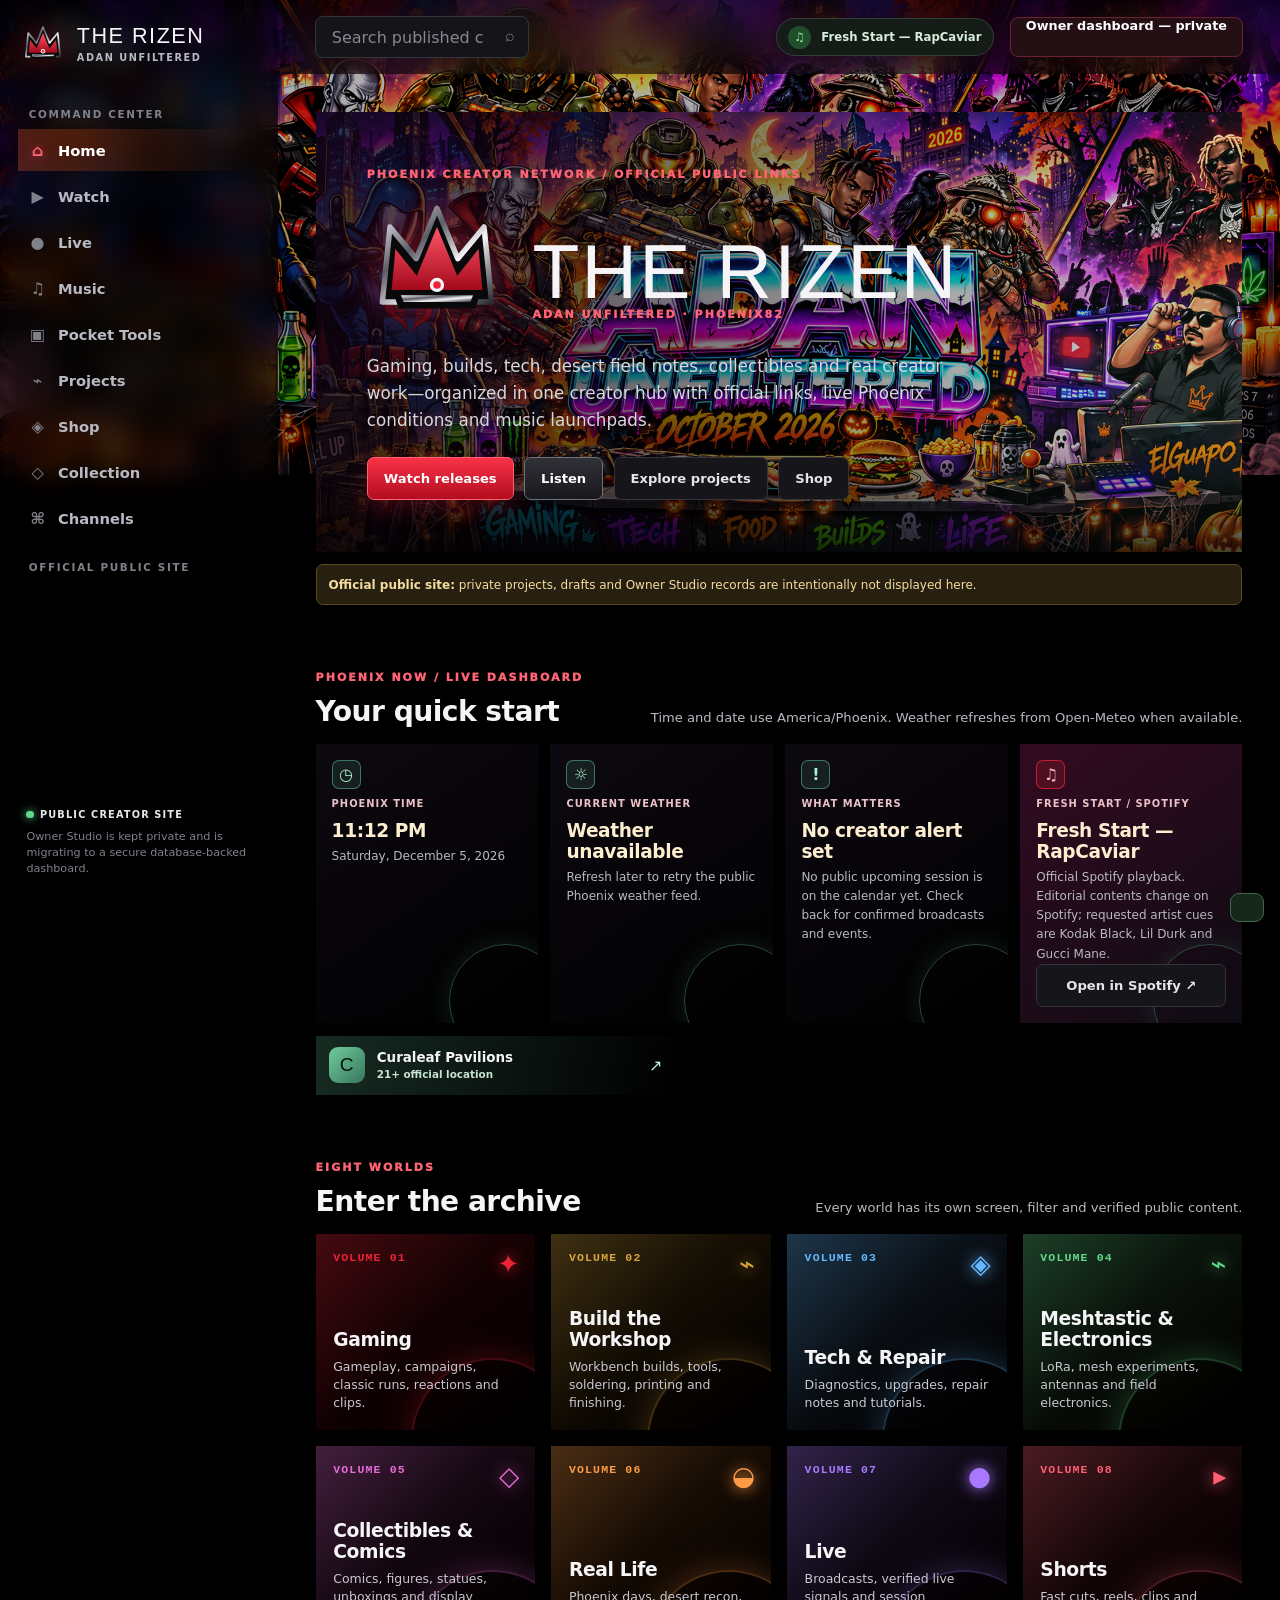
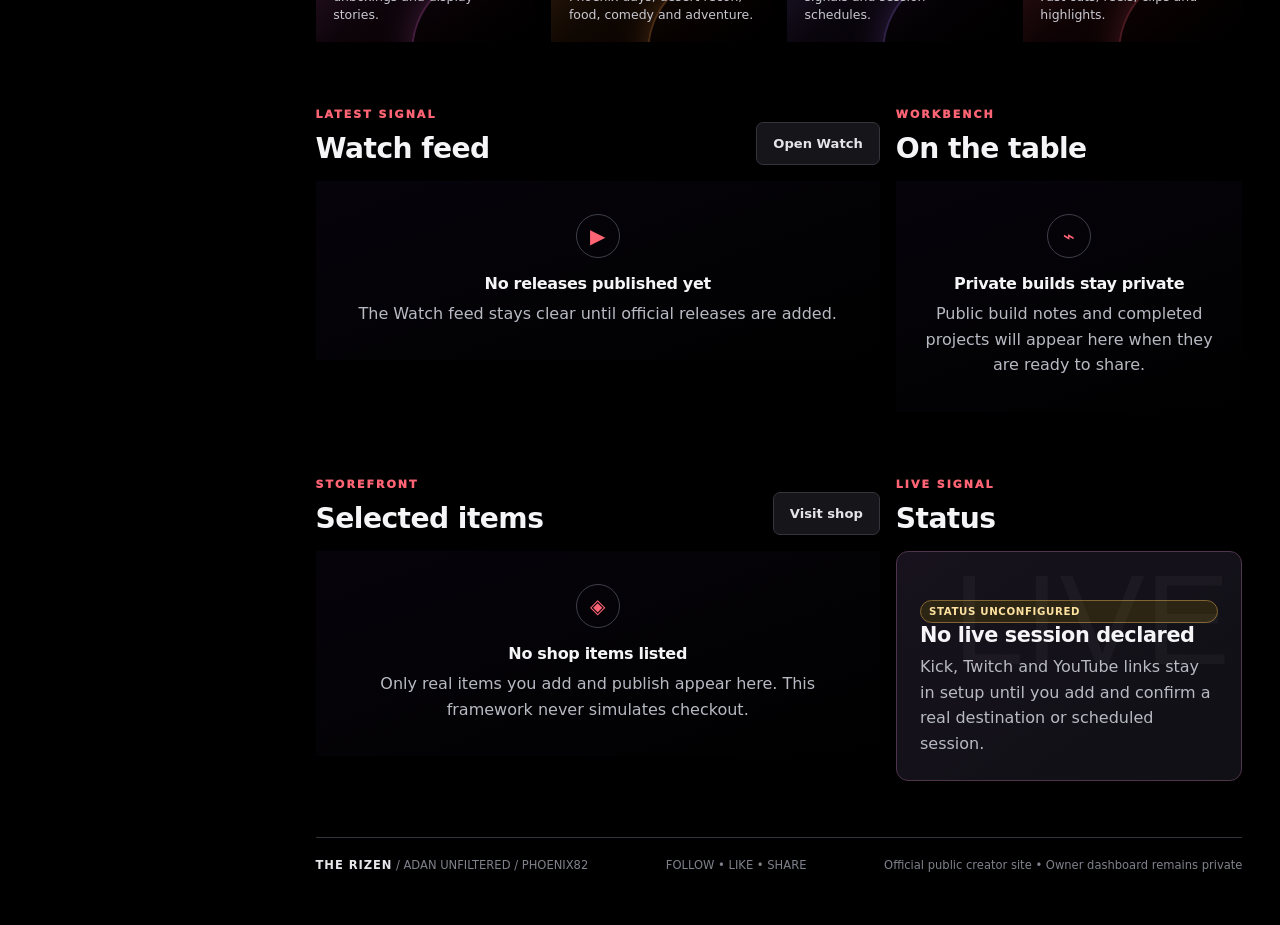
==== index.html @ faae85f5 "Publish THE RIZEN permanent user site" ====
<!doctype html>
<html lang="en">
  <head>
    <meta charset="UTF-8" />
    <meta name="viewport" content="width=device-width, initial-scale=1.0" />
    <meta name="theme-color" content="#56155D" />
    <meta name="description" content="THE RIZEN / Adam's Pocket — Phoenix creator hub with official links, music, projects and device-only field tools." />
    <link rel="manifest" href="./manifest.webmanifest" />
    <link rel="icon" href="./assets/rizen-crown.svg" type="image/svg+xml" />
    <link rel="stylesheet" href="./styles.css?v=public5" />
    <title>THE RIZEN — ADAN UNFILTERED</title>
  </head>
  <body>
    <a class="skip-link" href="#main-content">Skip to content</a>
    <div id="app" aria-live="polite"></div>
    <noscript>
      <main class="no-script"><h1>THE RIZEN needs JavaScript enabled.</h1><p>This local framework uses your browser’s IndexedDB to keep owner edits private and persistent.</p></main>
    </noscript>
    <script type="module" src="./app.js?v=public5"></script>
  </body>
</html>
---- styles.css ----
:root {
  --bg: #09090b;
  --panel: #17171c;
  --panel-2: #202026;
  --line: #34343d;
  --text: #f5f5f7;
  --muted: #b8bac3;
  --dim: #7f818b;
  --red: #ed2438;
  --red-bright: #ff6475;
  --gold: #d7a53d;
  --green: #61d889;
  --blue: #63b8ff;
  --purple: #a879ff;
  --graffiti-purple: #56155d;
  --graffiti-orange: #ca4e1d;
  --graffiti-turquoise: #509a7c;
  --graffiti-cream: #feeed0;
  --shadow: 0 20px 60px rgba(0,0,0,.46);
  color-scheme: dark;
  font-family: Inter, ui-sans-serif, system-ui, -apple-system, BlinkMacSystemFont, "Segoe UI", sans-serif;
}

* { box-sizing: border-box; }
html { background: var(--bg); scroll-behavior: smooth; }
body { position: relative; isolation: isolate; min-width: 320px; min-height: 100vh; margin: 0; background: #010000; color: var(--text); }
body::before { content: ''; position: fixed; z-index: 0; inset: 0; pointer-events: none; opacity: 1; background-image: linear-gradient(180deg, rgba(1,0,0,.28), rgba(1,0,0,.55) 58%, rgba(1,0,0,.86)), url('./assets/adan-unfiltered-hero-4k.png'); background-position: center, center top; background-repeat: no-repeat; background-size: 100% 100%, 100% auto; filter: saturate(1.1) contrast(1.06); }
#app { position: relative; z-index: 1; }
button, input, textarea, select { font: inherit; }
button, a, select, summary { -webkit-tap-highlight-color: transparent; }
button { cursor: pointer; }
a { color: inherit; text-decoration: none; }
img, svg { max-width: 100%; }
:focus-visible { outline: 3px solid #fff; outline-offset: 3px; }
.sr-only { position: absolute; width: 1px; height: 1px; padding: 0; margin: -1px; overflow: hidden; clip: rect(0, 0, 0, 0); white-space: nowrap; border: 0; }
.skip-link { position: fixed; z-index: 999; top: -100px; left: 1rem; padding: .7rem 1rem; background: #fff; color: #000; font-weight: 800; }
.skip-link:focus { top: 1rem; }

.shell { min-height: 100vh; display: grid; grid-template-columns: 278px minmax(0, 1fr); }
.sidebar { position: fixed; z-index: 20; inset: 0 auto 0 0; width: 278px; display: flex; flex-direction: column; padding: 1.1rem; background: linear-gradient(180deg, rgba(1,0,0,.76), rgba(1,0,0,.46) 70%, rgba(1,0,0,.8)); border-right: 0; backdrop-filter: blur(13px); }
.brand-lockup { display: flex; align-items: center; gap: .75rem; min-height: 58px; padding: .3rem .2rem 1.25rem; }
.brand-crown { width: 44px; filter: drop-shadow(0 0 13px rgba(237,36,56,.28)); }
.brand-title { font-family: Impact, Haettenschweiler, "Arial Narrow Bold", sans-serif; letter-spacing: .07em; font-size: 1.35rem; line-height: .95; }
.brand-sub { display: block; margin-top: .28rem; color: var(--muted); font-size: .61rem; font-weight: 800; letter-spacing: .16em; }
.nav-label { margin: 1.2rem .7rem .45rem; color: var(--dim); font-size: .65rem; font-weight: 900; letter-spacing: .16em; text-transform: uppercase; }
.nav-list { display: grid; gap: .25rem; }
.nav-link { display: flex; align-items: center; gap: .72rem; width: 100%; min-height: 42px; padding: .58rem .7rem; border: 0; border-radius: 0; background: transparent; color: var(--muted); font-size: .92rem; font-weight: 700; text-align: left; }
.nav-link:hover, .nav-link.is-active { border-color: transparent; background: linear-gradient(90deg, rgba(202,78,29,.36), transparent); color: #fff; }
.nav-link.is-active .nav-mark { color: var(--red-bright); text-shadow: 0 0 10px rgba(237,36,56,.65); }
.nav-mark { width: 1.1rem; color: var(--dim); font-size: 1rem; text-align: center; }
.sidebar-foot { margin-top: auto; padding: .85rem .55rem .3rem; border-top: 0; color: var(--dim); font-size: .7rem; line-height: 1.45; }
.local-badge { display: inline-flex; align-items: center; gap: .4rem; margin-bottom: .45rem; color: #e7e8eb; font-size: .61rem; font-weight: 900; letter-spacing: .12em; }
.local-badge::before { content: ''; width: .45rem; height: .45rem; border-radius: 50%; background: var(--green); box-shadow: 0 0 9px var(--green); }

.main-wrap { grid-column: 2; min-width: 0; }
.topbar { position: sticky; z-index: 12; top: 0; display: flex; align-items: center; gap: 1rem; min-height: 72px; padding: 1rem clamp(1rem, 3vw, 2.3rem); background: rgba(1,0,0,.56); border-bottom: 0; backdrop-filter: blur(18px); }
.mobile-brand, .mobile-menu { display: none; }
.search-box { position: relative; flex: 1; max-width: 620px; }
.search-box input { width: 100%; height: 42px; padding: 0 2.8rem 0 1rem; border: 1px solid var(--line); border-radius: 8px; background: #141419; color: var(--text); }
.search-box input::placeholder { color: #868892; }
.search-icon { position: absolute; right: .9rem; top: .65rem; color: var(--dim); }
.topbar-spacer { flex: 1; }
.music-chip { display: flex; align-items: center; gap: .65rem; max-width: 260px; padding: .42rem .7rem; border: 1px solid #304034; border-radius: 999px; background: #151b16; color: #d8eedc; font-size: .73rem; font-weight: 800; }
.music-chip::before { content: '♫'; display: grid; place-items: center; width: 23px; height: 23px; border-radius: 50%; background: #214f2b; color: #90efa7; }
.owner-button { min-height: 40px; padding: 0 .95rem; border: 1px solid #6a232e; border-radius: 8px; background: #230f14; color: #fff; font-size: .8rem; font-weight: 900; }
.owner-button:hover { background: #3a141d; }

main { padding: clamp(1.15rem, 3vw, 2.35rem); }
.page { max-width: 1440px; margin: 0 auto; }
.page-head { display: flex; justify-content: space-between; align-items: end; gap: 1rem; margin: .5rem 0 1.6rem; }
.eyebrow { margin: 0 0 .52rem; color: var(--red-bright); font-size: .69rem; font-weight: 950; letter-spacing: .18em; text-transform: uppercase; }
h1, h2, h3, p { margin-top: 0; }
h1, h2, h3 { letter-spacing: -.02em; }
h1 { max-width: 880px; margin-bottom: .6rem; font-family: Impact, Haettenschweiler, "Arial Narrow Bold", sans-serif; font-size: clamp(2.3rem, 6vw, 5.5rem); font-weight: 400; line-height: .9; letter-spacing: .03em; }
h2 { margin-bottom: .5rem; font-size: clamp(1.35rem, 2.2vw, 2rem); }
h3 { margin-bottom: .45rem; font-size: 1rem; }
p { color: var(--muted); line-height: 1.6; }
.muted { color: var(--muted); }
.dim { color: var(--dim); }
.micro { color: var(--dim); font-size: .74rem; line-height: 1.45; }
.mono { font-family: "Cascadia Code", Consolas, monospace; }

.hero { position: relative; isolation: isolate; overflow: hidden; min-height: 440px; display: flex; align-items: end; padding: clamp(1.5rem, 4vw, 3.4rem); border: 0; border-radius: 0; background-color: transparent; background-image: linear-gradient(90deg, rgba(1,0,0,.78) 0%, rgba(1,0,0,.47) 48%, rgba(1,0,0,.12) 100%), url('./assets/adan-unfiltered-hero-4k.png'); background-position: center; background-repeat: no-repeat; background-size: cover; box-shadow: none; }
.hero::before { content: ''; position: absolute; z-index: -2; inset: 0; background: linear-gradient(120deg, rgba(86,21,93,.18), transparent 55%, rgba(80,154,124,.14)); }
.hero::after { content: ''; position: absolute; z-index: -1; right: 0; bottom: 0; left: 0; height: 24%; background: linear-gradient(transparent, rgba(1,0,0,.68)); }
.hero-content { max-width: 800px; }
.hero-title-row { display: flex; align-items: end; gap: clamp(.8rem, 2vw, 1.6rem); }
.hero-crown { width: clamp(76px, 11vw, 140px); flex: 0 0 auto; filter: drop-shadow(0 0 22px rgba(237,36,56,.4)); }
.hero h1 { margin: 0; }
.hero-description { max-width: 620px; margin: 1.3rem 0 1.5rem; color: #d7d7dc; font-size: 1.05rem; }
.cta-row { display: flex; flex-wrap: wrap; gap: .65rem; }
.button { display: inline-flex; align-items: center; justify-content: center; min-height: 43px; gap: .5rem; padding: .6rem 1rem; border: 1px solid transparent; border-radius: 7px; background: var(--panel-2); color: #fff; font-weight: 900; font-size: .82rem; }
.button:hover { filter: brightness(1.16); transform: translateY(-1px); }
.button-primary { border-color: #ff6071; background: linear-gradient(180deg, #f93248, #b20d20); box-shadow: 0 9px 22px rgba(237,36,56,.22); }
.button-metal { border-color: #70727d; background: linear-gradient(180deg, #303137, #18181c); }
.button-quiet { border-color: var(--line); background: #15151a; color: #e5e5e8; }
.button-danger { border-color: #9d2938; background: #2b1218; color: #ffb4be; }
.button[disabled] { cursor: not-allowed; opacity: .45; transform: none; }

.section { margin-top: clamp(2.2rem, 5vw, 4.5rem); }
.phoenix-section { position: relative; }
.phoenix-grid { display: grid; grid-template-columns: repeat(4, minmax(0, 1fr)); gap: .8rem; }
.phoenix-card { position: relative; min-height: 192px; overflow: hidden; display: flex; flex-direction: column; padding: 1rem; border: 0; border-radius: 0; background: linear-gradient(145deg, rgba(20,14,25,.64), rgba(1,0,0,.3)); box-shadow: none; }
.phoenix-card::after { content: ''; position: absolute; right: -25px; bottom: -35px; width: 112px; height: 112px; border: 1px solid rgba(80,154,124,.45); border-radius: 50%; box-shadow: 0 0 26px rgba(80,154,124,.18); }
.phoenix-card > * { position: relative; z-index: 1; }
.phoenix-card h3 { margin: .55rem 0 .35rem; color: var(--graffiti-cream); font-size: 1.16rem; }
.phoenix-card .card-kicker { margin: .4rem 0 0; color: #edc1c8; font-size: .62rem; font-weight: 900; letter-spacing: .1em; text-transform: uppercase; }
.phoenix-card .card-text { margin-bottom: 0; font-size: .75rem; }
.dashboard-icon { display: grid; place-items: center; width: 29px; height: 29px; border: 1px solid rgba(80,154,124,.7); border-radius: 7px; background: rgba(80,154,124,.16); color: #a9f1cf; font-weight: 900; }
.music-start-card { border-color: rgba(237,36,56,.48); background: linear-gradient(145deg, rgba(61,13,39,.84), rgba(15,12,20,.94)); }
.music-start-card .dashboard-icon { border-color: rgba(237,36,56,.72); background: rgba(237,36,56,.17); color: #ffb5c0; }
.music-start-card .card-actions { margin-top: auto; }
.quick-link-row { display: flex; flex-wrap: wrap; gap: .75rem; margin-top: .8rem; }
.quick-link-card { display: inline-flex; align-items: center; gap: .75rem; min-width: min(100%, 360px); padding: .72rem .82rem; border: 0; border-radius: 0; background: linear-gradient(100deg, rgba(80,154,124,.28), rgba(1,0,0,.34)); color: var(--text); }
.quick-link-card:hover { background: linear-gradient(100deg, rgba(80,154,124,.42), rgba(1,0,0,.3)); transform: translateY(-1px); }
.quick-link-mark { display: grid; place-items: center; width: 36px; height: 36px; border-radius: 9px; background: linear-gradient(135deg, #6fcd9c, #39755d); color: #07120c; font-family: Impact, sans-serif; font-size: 1.2rem; }
.quick-link-card strong { display: block; font-size: .84rem; }
.quick-link-card small { display: block; margin-top: .14rem; color: #c7e3d1; font-size: .65rem; font-weight: 700; }
.quick-link-arrow { margin-left: auto; color: #c6f2d4; font-size: 1rem; }
.section-head { display: flex; align-items: flex-end; justify-content: space-between; gap: 1rem; margin-bottom: 1rem; }
.section-head h2 { margin: 0; }
.section-note { margin: 0; font-size: .82rem; }
.grid { display: grid; gap: 1rem; }
.world-grid { grid-template-columns: repeat(4, minmax(0, 1fr)); }
.world-card { position: relative; min-height: 196px; overflow: hidden; display: flex; flex-direction: column; align-items: flex-start; justify-content: end; padding: 1.1rem; border: 0; border-radius: 0; background: linear-gradient(145deg, color-mix(in srgb, var(--accent) 17%, rgba(1,0,0,.44)), rgba(1,0,0,.32)); text-align: left; }
.world-card::before { content: ''; position: absolute; inset: auto -18% -47% auto; width: 160px; aspect-ratio: 1; border: 2px solid var(--accent); border-radius: 50%; opacity: .26; box-shadow: 0 0 35px var(--accent); }
.world-card::after { content: ''; position: absolute; z-index: 0; inset: 0; background: linear-gradient(130deg, color-mix(in srgb, var(--accent) 22%, transparent), transparent 47%); opacity: .65; }
.world-card > * { position: relative; z-index: 1; }
.world-card:hover { transform: translateY(-3px); box-shadow: 0 16px 32px rgba(0,0,0,.2); }
.world-number { display: inline-block; margin-bottom: auto; color: var(--accent); font-family: "Cascadia Code", Consolas, monospace; font-size: .72rem; font-weight: 900; letter-spacing: .1em; }
.world-card h3 { max-width: 170px; margin: 0; font-size: 1.17rem; }
.world-card p { max-width: 230px; margin: .48rem 0 0; color: #c8c8d1; font-size: .78rem; line-height: 1.45; }
.world-icon { position: absolute; top: .9rem; right: 1rem; color: var(--accent); font-size: 1.65rem; text-shadow: 0 0 16px var(--accent); }

.split-grid { display: grid; grid-template-columns: minmax(0, 1.4fr) minmax(285px, .86fr); gap: 1rem; }
.panel, .content-card, .empty-state { border: 0; border-radius: 0; background: linear-gradient(160deg, rgba(9,6,16,.68), rgba(1,0,0,.54)); box-shadow: none; backdrop-filter: blur(8px); }
.panel { padding: 1.15rem; }
.content-card { display: flex; flex-direction: column; min-height: 185px; padding: 1.05rem; }
.content-card:hover { border-color: #565662; }
.card-kicker { display: flex; flex-wrap: wrap; align-items: center; gap: .45rem; margin-bottom: .8rem; }
.badge { display: inline-flex; align-items: center; min-height: 23px; padding: .19rem .5rem; border: 1px solid #3c3d46; border-radius: 999px; background: #1c1c22; color: #d6d7de; font-size: .64rem; font-weight: 900; letter-spacing: .06em; text-transform: uppercase; }
.badge-red { border-color: #7e2734; background: #301119; color: #ffb4bd; }
.badge-green { border-color: #315a3c; background: #102617; color: #a5edb9; }
.badge-gold { border-color: #806431; background: #2d2513; color: #fde1a0; }
.badge-blue { border-color: #245a82; background: #0d2333; color: #a9dfff; }
.card-title { margin-bottom: .35rem; font-size: 1.08rem; }
.card-text { margin-bottom: 1rem; font-size: .83rem; }
.card-meta { display: flex; flex-wrap: wrap; gap: .4rem .7rem; margin-top: auto; color: var(--dim); font-size: .7rem; }
.card-actions { display: flex; flex-wrap: wrap; gap: .5rem; margin-top: .9rem; }
.card-actions .button { min-height: 34px; padding: .4rem .66rem; font-size: .71rem; }

.status-hero { position: relative; min-height: 230px; display: flex; flex-direction: column; justify-content: end; overflow: hidden; padding: 1.45rem; border: 1px solid #4e344c; border-radius: 12px; background: linear-gradient(145deg, #17121d, #101015); }
.status-hero::before { content: 'LIVE'; position: absolute; top: .3rem; right: .7rem; color: rgba(255,255,255,.035); font-family: Impact, sans-serif; font-size: 8rem; line-height: 1; }
.status-hero h3 { font-size: 1.3rem; }
.status-hero p { max-width: 500px; margin-bottom: 0; }

.filter-bar { display: flex; flex-wrap: wrap; gap: .55rem; padding: .75rem; border: 1px solid var(--line); border-radius: 10px; background: #131318; }
.filter-bar select, .filter-bar input { min-height: 37px; flex: 1 1 135px; padding: 0 .7rem; border: 1px solid #393943; border-radius: 6px; background: #1c1c22; color: var(--text); }
.content-grid { display: grid; grid-template-columns: repeat(3, minmax(0, 1fr)); gap: 1rem; margin-top: 1rem; }
.empty-state { padding: 2.1rem 1.2rem; text-align: center; }
.empty-state h3 { margin-bottom: .5rem; }
.empty-state p { max-width: 520px; margin: 0 auto; }
.empty-symbol { display: grid; place-items: center; width: 44px; height: 44px; margin: 0 auto 1rem; border: 1px solid #3e3f49; border-radius: 50%; color: var(--red-bright); font-size: 1.25rem; }

.embed-shell { overflow: hidden; margin: .9rem 0; border: 1px solid #353640; border-radius: 9px; background: #0e0e11; }
.embed-shell iframe { display: block; width: 100%; min-height: 152px; border: 0; }
.embed-note { padding: .75rem; color: var(--dim); font-size: .73rem; }

.stats-row { display: grid; grid-template-columns: repeat(4, 1fr); gap: .7rem; }
.stat { padding: .85rem; border: 1px solid #34343d; border-radius: 9px; background: #15151a; }
.stat-value { display: block; color: #fff; font-family: Impact, sans-serif; font-size: 1.75rem; letter-spacing: .04em; }
.stat-label { display: block; margin-top: .18rem; color: var(--muted); font-size: .68rem; font-weight: 800; }

.project-tasks { display: grid; gap: .45rem; margin: 1rem 0 0; }
.task-line { display: flex; align-items: flex-start; gap: .55rem; padding: .55rem .65rem; border: 1px solid #303039; border-radius: 7px; background: #16161b; color: #d9d9de; font-size: .8rem; }
.task-line input { margin-top: .18rem; accent-color: var(--red); }
.task-line.done { color: var(--dim); text-decoration: line-through; }

.owner-layout { display: grid; grid-template-columns: 218px minmax(0, 1fr); gap: 1rem; }
.owner-nav { align-self: start; position: sticky; top: 89px; display: grid; gap: .3rem; padding: .7rem; border: 1px solid var(--line); border-radius: 11px; background: #121217; }
.owner-nav button { min-height: 36px; padding: .45rem .6rem; border: 1px solid transparent; border-radius: 6px; background: transparent; color: var(--muted); font-weight: 800; font-size: .76rem; text-align: left; }
.owner-nav button:hover, .owner-nav button.active { border-color: #632530; background: #2b1117; color: #fff; }
.owner-panel { min-width: 0; }
.owner-live-command { position: relative; overflow: hidden; display: grid; grid-template-columns: minmax(0, 1.3fr) minmax(250px, .8fr); gap: 1rem; margin-bottom: 1rem; padding: 1.1rem; border: 1px solid rgba(254,238,208,.34); border-radius: 12px; background-image: linear-gradient(100deg, rgba(2,0,1,.9), rgba(2,0,1,.65)), url('./assets/rizen-reference-color-mural.png'); background-position: center; background-size: cover; box-shadow: var(--shadow); }
.owner-live-command h2 { color: var(--graffiti-cream); }
.owner-live-command p:not(.eyebrow) { max-width: 560px; color: #e2ddea; font-size: .8rem; }
.owner-live-stats { display: grid; gap: .65rem; align-content: center; }
.owner-live-stats > div { display: grid; gap: .2rem; padding: .7rem; border: 1px solid rgba(80,154,124,.45); border-radius: 8px; background: rgba(8,10,14,.68); backdrop-filter: blur(8px); }
.owner-live-stats span { color: #b8e7d0; font-size: .62rem; font-weight: 900; letter-spacing: .12em; }
.owner-live-stats strong { color: #fff4d8; font-size: 1rem; }
.owner-live-stats small { color: #d5d6dd; font-size: .68rem; line-height: 1.35; }
.owner-toolbar { display: flex; flex-wrap: wrap; justify-content: space-between; align-items: center; gap: .7rem; margin-bottom: 1rem; }
.owner-toolbar h2 { margin: 0; }
.record-grid { display: grid; grid-template-columns: repeat(2, minmax(0, 1fr)); gap: .75rem; }
.record-card { padding: .9rem; border: 1px solid #34343d; border-radius: 9px; background: #17171c; }
.record-card h3 { margin: .6rem 0 .35rem; font-size: .95rem; }
.record-card p { margin: 0; font-size: .76rem; }
.record-card .card-actions { margin-top: .75rem; }
.form-card { padding: 1rem; border: 1px solid #4b4b55; border-radius: 10px; background: #15151a; }
.form-card h3 { margin-bottom: 1rem; }
.field-grid { display: grid; grid-template-columns: repeat(2, minmax(0, 1fr)); gap: .75rem; }
.field { display: grid; gap: .32rem; }
.field.full { grid-column: 1 / -1; }
.field label { color: #d8d8dd; font-size: .72rem; font-weight: 900; }
.field small { color: var(--dim); font-size: .65rem; line-height: 1.4; }
.field input, .field select, .field textarea { width: 100%; min-height: 38px; padding: .55rem .62rem; border: 1px solid #3b3b45; border-radius: 6px; background: #0f0f13; color: var(--text); }
.field textarea { min-height: 93px; resize: vertical; }
.form-actions { display: flex; flex-wrap: wrap; gap: .55rem; margin-top: 1rem; }
.checklist { display: grid; gap: .55rem; }
.setup-item { display: flex; align-items: flex-start; gap: .75rem; padding: .75rem; border: 1px solid #353540; border-radius: 8px; background: #15151a; }
.setup-item input { width: 18px; height: 18px; margin-top: .15rem; accent-color: var(--red); }
.setup-item strong { display: block; margin-bottom: .15rem; font-size: .83rem; }
.setup-item p { margin: 0; font-size: .72rem; }
.auth-card { max-width: 600px; margin: 3.5rem auto; padding: clamp(1.25rem, 5vw, 2.4rem); border: 1px solid #6d2934; border-radius: 14px; background: linear-gradient(145deg, #201419, #121217); box-shadow: var(--shadow); }
.auth-crown { display: block; width: 70px; margin: 0 0 1rem; }
.notice { margin: .8rem 0; padding: .65rem .75rem; border: 1px solid #5b4a20; border-radius: 7px; background: #272011; color: #f5dda0; font-size: .75rem; line-height: 1.5; }
.notice-red { border-color: #73303b; background: #2b151a; color: #ffbec6; }
.notice-green { border-color: #2d6540; background: #11271a; color: #b8f4c7; }

.table-wrap { overflow-x: auto; border: 1px solid #34343d; border-radius: 9px; }
table { width: 100%; border-collapse: collapse; text-align: left; font-size: .78rem; }
th, td { padding: .7rem; border-bottom: 1px solid #2f3038; vertical-align: top; }
th { color: var(--muted); background: #17171c; font-size: .66rem; letter-spacing: .07em; text-transform: uppercase; }
td { color: #e2e2e7; }
tr:last-child td { border-bottom: 0; }

.toast { position: fixed; z-index: 50; right: 1rem; bottom: 1rem; max-width: min(360px, calc(100vw - 2rem)); padding: .85rem 1rem; border: 1px solid #41694c; border-radius: 9px; background: #16281b; box-shadow: var(--shadow); color: #dcfbe4; font-size: .8rem; font-weight: 800; transform: translateY(130%); transition: transform .2s ease; }
.toast.show { transform: translateY(0); }
.mobile-nav { display: none; }
.pocket-page { padding-bottom: 1rem; }
.pocket-hero { position: relative; display: flex; align-items: end; justify-content: space-between; gap: 1rem; overflow: hidden; min-height: 340px; padding: clamp(1.2rem, 4vw, 2.8rem); border: 0; border-radius: 0; background: linear-gradient(100deg, rgba(1,0,0,.78), rgba(29,21,93,.42) 54%, rgba(80,154,124,.12)), url('./assets/adan-unfiltered-hero-4k.png') center/cover; box-shadow: none; }
.pocket-hero::after { content: 'POCKET'; position: absolute; right: -.03em; bottom: -.2em; color: rgba(254,238,208,.06); font-family: Impact, Haettenschweiler, sans-serif; font-size: clamp(5rem, 16vw, 13rem); line-height: .8; letter-spacing: .02em; pointer-events: none; }
.pocket-hero > * { position: relative; z-index: 1; }
.pocket-hero h1 { color: var(--graffiti-cream); }
.pocket-hero p { max-width: 680px; color: #eee4dc; }
.pocket-status { display: flex; flex-wrap: wrap; justify-content: flex-end; gap: .45rem; }
.pocket-section { margin-top: 2.2rem; }
.pocket-tool-grid, .pocket-calc-grid { display: grid; grid-template-columns: repeat(3, minmax(0, 1fr)); gap: 2.25rem 1.55rem; }
.pocket-tool { position: relative; min-height: 206px; display: flex; flex-direction: column; overflow: visible; padding: .2rem .2rem 1.1rem; border: 0; border-radius: 0; background: linear-gradient(155deg, rgba(13,8,24,.64), rgba(1,0,0,.22)); box-shadow: none; }
.pocket-tool::after { display: none; }
.pocket-tool > * { position: relative; z-index: 1; }
.pocket-tool h3 { margin: .72rem 0 .4rem; color: var(--graffiti-cream); font-size: 1.08rem; }
.pocket-tool p { margin-bottom: .75rem; font-size: .8rem; }
.pocket-icon { display: grid; place-items: center; width: 38px; height: 38px; border: 0; border-radius: 50%; background: rgba(202,78,29,.28); color: #ffd2b2; font-family: Impact, sans-serif; font-size: 1.22rem; box-shadow: 0 0 18px rgba(202,78,29,.15); }
.pocket-light-tool { background: linear-gradient(155deg, rgba(57,18,23,.54), rgba(1,0,0,.22)); }
.tool-actions { display: flex; flex-wrap: wrap; gap: .5rem; margin-top: auto; }
.tool-inline { display: flex; align-items: center; justify-content: space-between; gap: .65rem; margin-top: auto; padding: .6rem; border: 1px solid rgba(80,154,124,.3); border-radius: 8px; background: rgba(1,0,0,.26); }
.tool-inline label, .calc-fields label { display: grid; gap: .28rem; color: #dcd5d2; font-size: .67rem; font-weight: 800; }
.tool-inline input, .calc-fields input, .pocket-note { border: 1px solid rgba(254,238,208,.25); border-radius: 6px; background: rgba(1,0,0,.38); color: var(--text); }
.tool-inline input { width: 72px; min-height: 34px; padding: .35rem; }
.tool-inline strong { color: #fff4d8; font-family: "Cascadia Code", Consolas, monospace; font-size: 1.15rem; }
.sensor-readout { display: grid; gap: .18rem; margin-top: auto; padding: .7rem; border: 1px solid rgba(80,154,124,.35); border-radius: 8px; background: rgba(1,0,0,.3); }
.sensor-readout strong { color: #b9f1d5; font-family: "Cascadia Code", Consolas, monospace; font-size: 1.4rem; }
.sensor-readout span { color: #d2d9d4; font-size: .72rem; }
.calc-fields { display: grid; grid-template-columns: repeat(2, minmax(0, 1fr)); gap: .58rem; margin-top: auto; }
.calc-fields label:last-child { grid-column: 1 / -1; }
.calc-fields input { width: 100%; min-height: 36px; padding: .45rem .55rem; }
.tool-output { min-height: 45px; margin: .75rem 0 0 !important; color: #c8efd9 !important; font-size: .76rem !important; font-weight: 800; }
.pocket-note { width: 100%; min-height: 100px; margin-top: auto; padding: .65rem; resize: vertical; }
.places-stage { display: grid; grid-template-columns: minmax(235px, .72fr) minmax(290px, 1.18fr); gap: 1rem 2.2rem; padding: clamp(1rem, 2vw, 1.8rem) 0; background: linear-gradient(90deg, rgba(1,0,0,.68), rgba(22,10,33,.25), rgba(1,0,0,.46)); }
.places-location { display: grid; grid-template-columns: auto 1fr; gap: .7rem 1rem; align-content: start; padding: .85rem 0; border: 0; background: transparent; }
.places-location .pocket-icon { grid-row: span 2; }
.places-location h3, .places-favorites h3 { margin: 0 0 .22rem; color: var(--graffiti-cream); font-size: 1.22rem; }
.places-location strong { color: #b9f1d5; font-family: "Cascadia Code", Consolas, monospace; font-size: .78rem; letter-spacing: .04em; text-transform: uppercase; }
.places-location p { margin: .38rem 0 0; font-size: .76rem; }
.places-location .tool-actions { grid-column: 1 / -1; margin-top: .25rem; }
.places-search, .places-favorites { min-width: 0; padding: .95rem 0; border: 0; background: transparent; }
.places-search label, .places-favorites > label { display: block; margin-bottom: .48rem; color: var(--graffiti-cream); font-size: .76rem; font-weight: 900; letter-spacing: .08em; text-transform: uppercase; }
.places-search-row { display: flex; flex-wrap: wrap; gap: .55rem; align-items: center; }
.places-search-row input { flex: 1 1 220px; min-height: 43px; padding: .65rem .75rem; border: 0; border-radius: 0; background: rgba(1,0,0,.62); box-shadow: inset 0 -1px 0 rgba(254,238,208,.42); color: var(--text); }
.places-search-row input:focus { outline: 2px solid var(--graffiti-turquoise); outline-offset: 2px; }
.places-search .micro { margin: .55rem 0 0; }
.places-favorites { grid-column: 1 / -1; display: grid; grid-template-columns: auto minmax(0, 1fr); column-gap: .9rem; align-items: start; background: linear-gradient(90deg, rgba(86,21,93,.24), rgba(1,0,0,.15)); }
.places-favorites .pocket-icon { grid-row: span 2; }
.places-favorites > div { min-width: 0; }
.places-favorites > label, .places-favorites .places-search-row { grid-column: 2; }
.screen-light { position: fixed; z-index: 100; inset: 0; width: 100vw; height: 100vh; border: 0; cursor: pointer; }
.screen-light-white { background: #fff; }
.screen-light-red { background: #bd061d; }
.footer { margin-top: 3.5rem; padding: 1.25rem 0 1rem; border-top: 1px solid var(--line); color: var(--dim); font-size: .72rem; }
.footer strong { color: #e7e7eb; letter-spacing: .08em; }
.footer-row { display: flex; justify-content: space-between; flex-wrap: wrap; gap: .5rem; }

@media (max-width: 1180px) {
  .world-grid { grid-template-columns: repeat(3, minmax(0, 1fr)); }
  .content-grid { grid-template-columns: repeat(2, minmax(0, 1fr)); }
  .phoenix-grid { grid-template-columns: repeat(2, minmax(0, 1fr)); }
  .pocket-tool-grid, .pocket-calc-grid { grid-template-columns: repeat(2, minmax(0, 1fr)); }
  .places-stage { grid-template-columns: 1fr; gap: 1.25rem; }
}
@media (max-width: 920px) {
  .shell { grid-template-columns: 1fr; padding-bottom: 68px; }
  .sidebar { display: none; }
  .main-wrap { grid-column: 1; }
  .topbar { min-height: 63px; padding: .7rem 1rem; }
  .mobile-brand { display: flex; align-items: center; gap: .5rem; min-width: 114px; }
  .mobile-brand img { width: 31px; }
  .mobile-brand b { font-family: Impact, sans-serif; font-size: .92rem; letter-spacing: .08em; }
  .search-box { max-width: none; }
  .topbar-spacer, .music-chip { display: none; }
  .owner-button { padding: 0 .7rem; }
  .owner-layout { grid-template-columns: 1fr; }
  .owner-live-command { grid-template-columns: 1fr; }
  .owner-nav { position: static; grid-template-columns: repeat(3, minmax(0, 1fr)); }
  .owner-nav button { text-align: center; }
  .mobile-nav { position: fixed; z-index: 30; inset: auto 0 0; display: grid; grid-template-columns: repeat(5, 1fr); min-height: 67px; padding: .35rem .25rem .5rem; border-top: 1px solid #383842; background: rgba(15,15,19,.96); backdrop-filter: blur(15px); }
  .mobile-nav a { display: grid; place-items: center; gap: .15rem; color: var(--dim); font-size: .61rem; font-weight: 800; }
  .mobile-nav a.active { color: #fff; }
  .mobile-nav .m-icon { color: var(--red-bright); font-size: 1rem; }
}
@media (max-width: 680px) {
  main { padding: 1rem; }
  .topbar { gap: .55rem; }
  .mobile-brand b { display: none; }
  .topbar .owner-button { min-width: 42px; padding: 0 .55rem; font-size: 0; }
  .topbar .owner-button::before { content: '◉'; font-size: 1rem; }
  .hero { min-height: 455px; padding: 1.15rem; border-radius: 12px; }
  .hero-title-row { align-items: center; }
  .hero-crown { width: 70px; }
  .hero h1 { font-size: 3.25rem; }
  .hero-description { font-size: .9rem; }
  .world-grid, .content-grid, .record-grid, .phoenix-grid, .pocket-tool-grid, .pocket-calc-grid { grid-template-columns: 1fr; }
  .split-grid { grid-template-columns: 1fr; }
  .stats-row { grid-template-columns: repeat(2, 1fr); }
  .field-grid { grid-template-columns: 1fr; }
  .field.full { grid-column: auto; }
  .page-head { align-items: start; flex-direction: column; }
  .owner-nav { grid-template-columns: repeat(2, minmax(0, 1fr)); }
  .filter-bar > * { flex-basis: 100%; }
  .pocket-hero { min-height: 300px; align-items: flex-start; flex-direction: column; }
  .pocket-status { justify-content: flex-start; }
  .places-favorites { grid-template-columns: 1fr; }
  .places-favorites .pocket-icon { grid-row: auto; }
  .places-favorites > label, .places-favorites .places-search-row { grid-column: auto; }
  .places-search-row > .button { flex: 1 1 auto; }
}
@media (prefers-reduced-motion: reduce) {
  html { scroll-behavior: auto; }
  *, *::before, *::after { animation-duration: .01ms !important; animation-iteration-count: 1 !important; transition-duration: .01ms !important; }
}
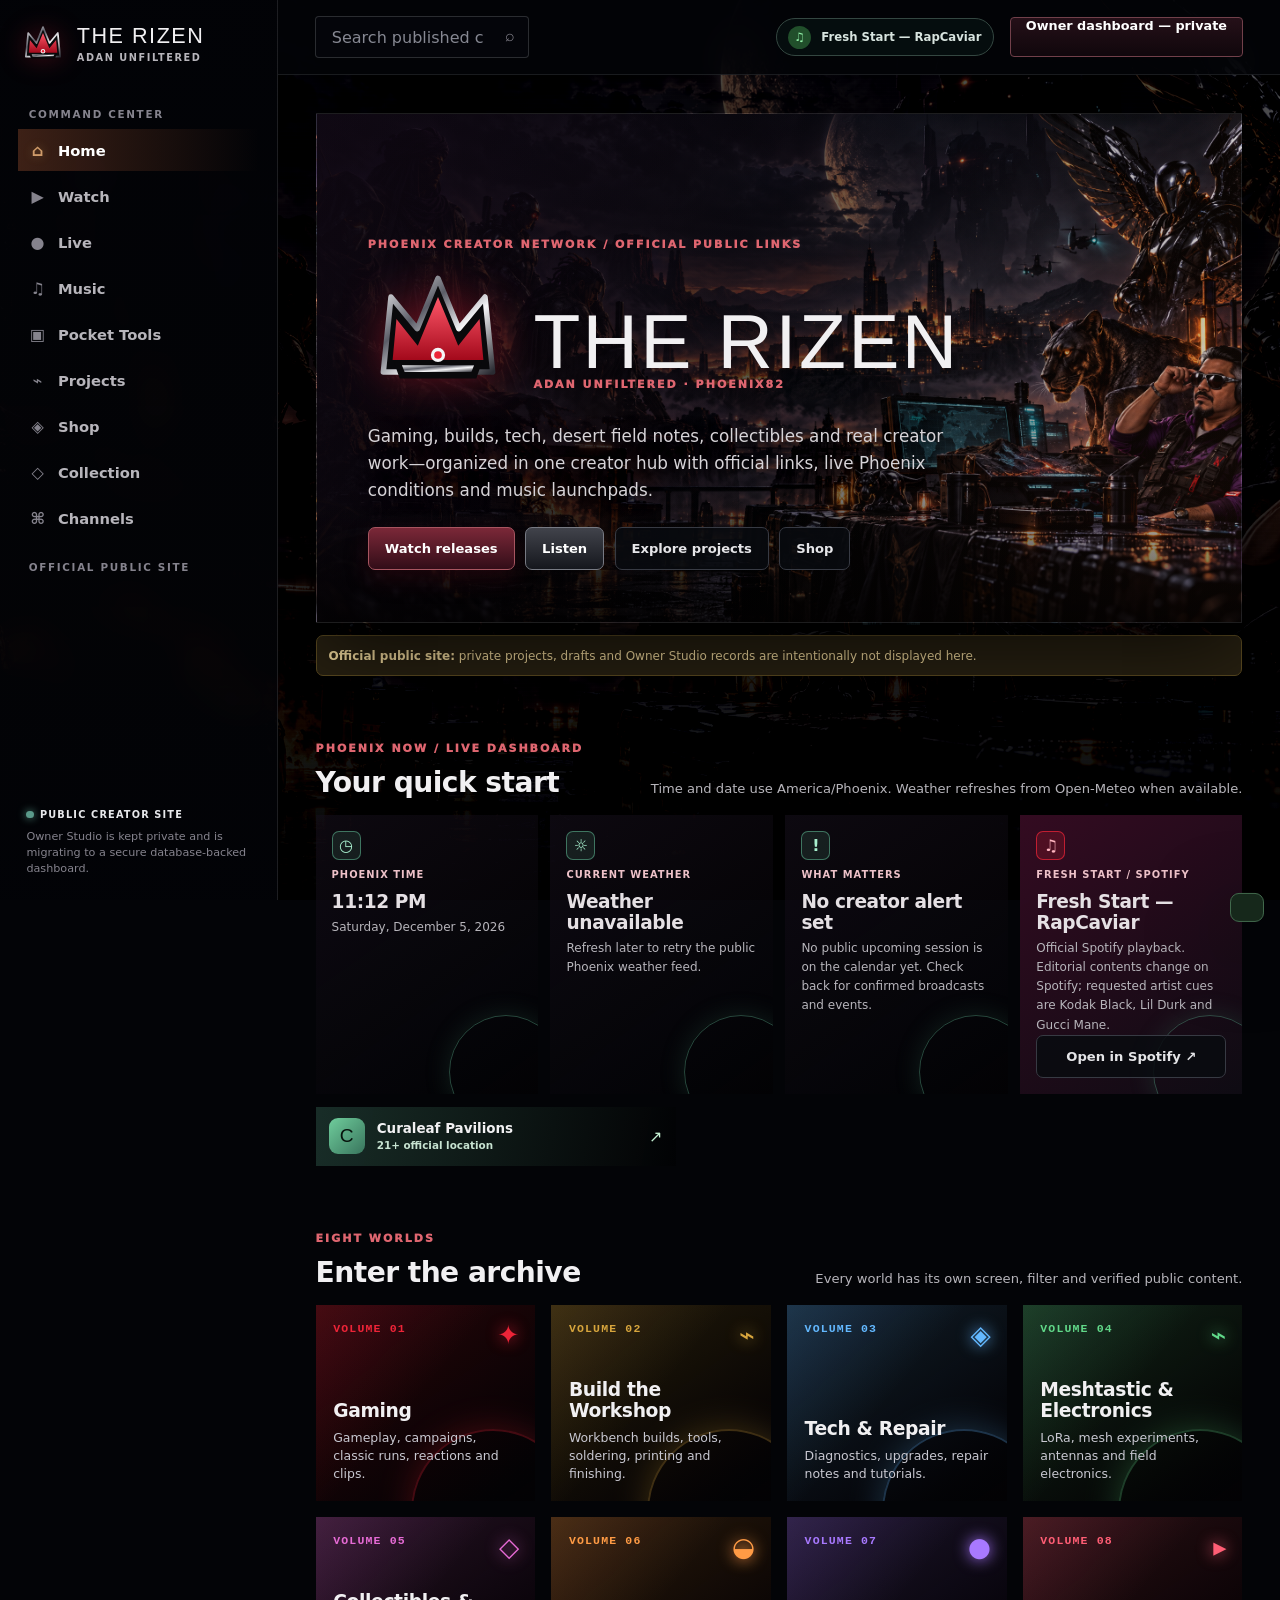
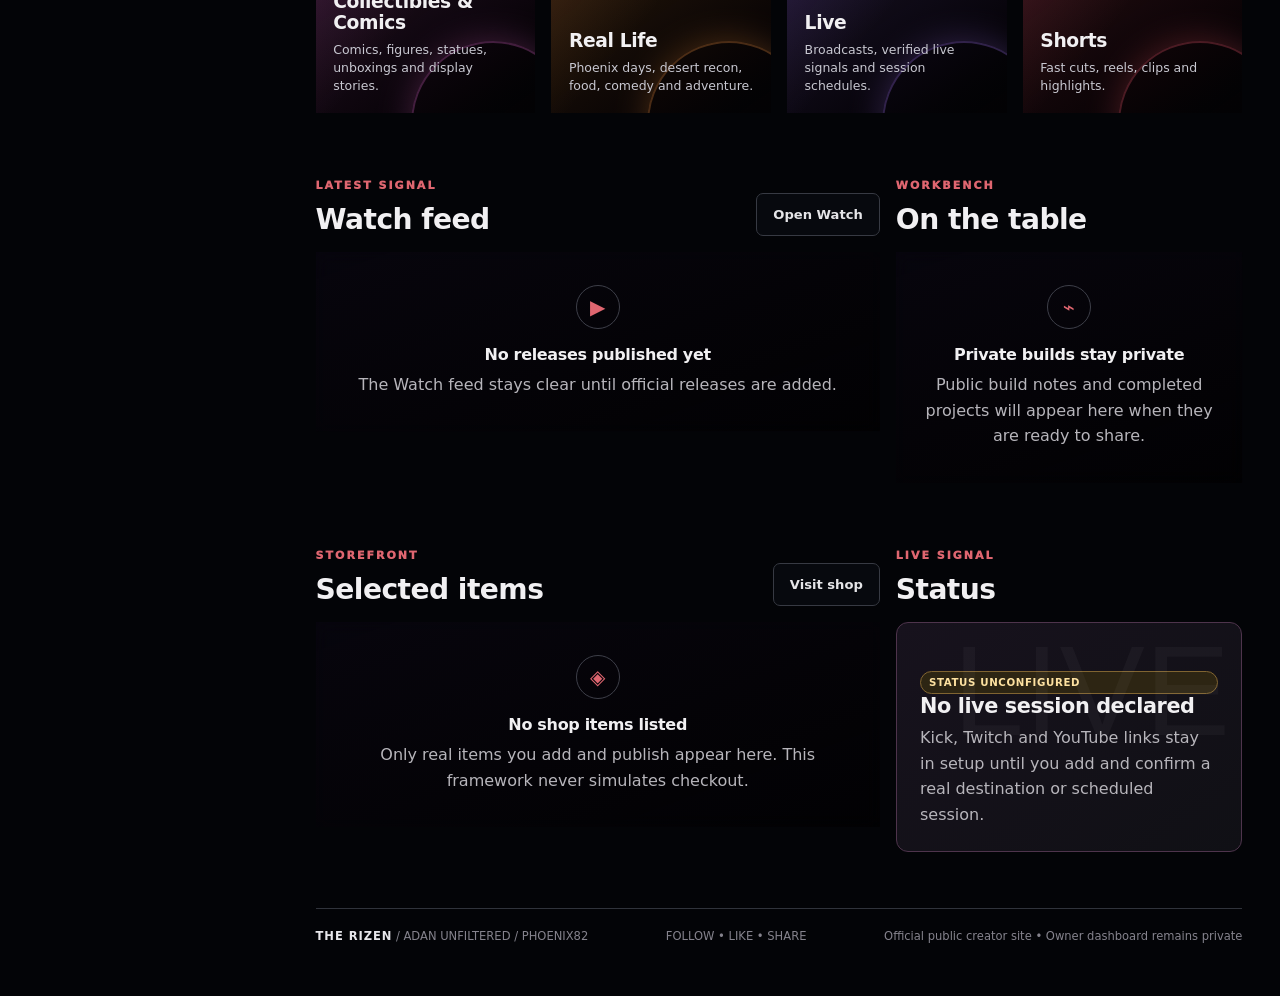
==== commit 8e47262a: "Redesign THE RIZEN as a dark tactical command center" ====
--- a/index.html
+++ b/index.html
@@ -3,11 +3,11 @@
   <head>
     <meta charset="UTF-8" />
     <meta name="viewport" content="width=device-width, initial-scale=1.0" />
-    <meta name="theme-color" content="#56155D" />
+    <meta name="theme-color" content="#080A10" />
     <meta name="description" content="THE RIZEN / Adam's Pocket — Phoenix creator hub with official links, music, projects and device-only field tools." />
     <link rel="manifest" href="./manifest.webmanifest" />
     <link rel="icon" href="./assets/rizen-crown.svg" type="image/svg+xml" />
-    <link rel="stylesheet" href="./styles.css?v=public5" />
+    <link rel="stylesheet" href="./styles.css?v=public6" />
     <title>THE RIZEN — ADAN UNFILTERED</title>
   </head>
   <body>
@@ -16,6 +16,6 @@
     <noscript>
       <main class="no-script"><h1>THE RIZEN needs JavaScript enabled.</h1><p>This local framework uses your browser’s IndexedDB to keep owner edits private and persistent.</p></main>
     </noscript>
-    <script type="module" src="./app.js?v=public5"></script>
+    <script type="module" src="./app.js?v=public6"></script>
   </body>
 </html>
--- a/styles.css
+++ b/styles.css
@@ -1,30 +1,31 @@
 :root {
-  --bg: #09090b;
-  --panel: #17171c;
-  --panel-2: #202026;
-  --line: #34343d;
-  --text: #f5f5f7;
-  --muted: #b8bac3;
-  --dim: #7f818b;
-  --red: #ed2438;
-  --red-bright: #ff6475;
-  --gold: #d7a53d;
-  --green: #61d889;
-  --blue: #63b8ff;
-  --purple: #a879ff;
-  --graffiti-purple: #56155d;
-  --graffiti-orange: #ca4e1d;
-  --graffiti-turquoise: #509a7c;
-  --graffiti-cream: #feeed0;
-  --shadow: 0 20px 60px rgba(0,0,0,.46);
+  --bg: #030407;
+  --panel: #0b0d12;
+  --panel-2: #151820;
+  --line: #30333b;
+  --text: #f1f0f2;
+  --muted: #b7b5bb;
+  --dim: #85838d;
+  --red: #9e2437;
+  --red-bright: #df6670;
+  --gold: #b48b49;
+  --green: #5a9a8a;
+  --blue: #6589a7;
+  --purple: #76527f;
+  --graffiti-purple: #3a1d48;
+  --graffiti-orange: #8f4a2c;
+  --graffiti-turquoise: #4d827a;
+  --graffiti-cream: #e5e0e4;
+  --shadow: 0 24px 80px rgba(0,0,0,.7);
   color-scheme: dark;
   font-family: Inter, ui-sans-serif, system-ui, -apple-system, BlinkMacSystemFont, "Segoe UI", sans-serif;
 }
 
 * { box-sizing: border-box; }
 html { background: var(--bg); scroll-behavior: smooth; }
-body { position: relative; isolation: isolate; min-width: 320px; min-height: 100vh; margin: 0; background: #010000; color: var(--text); }
-body::before { content: ''; position: fixed; z-index: 0; inset: 0; pointer-events: none; opacity: 1; background-image: linear-gradient(180deg, rgba(1,0,0,.28), rgba(1,0,0,.55) 58%, rgba(1,0,0,.86)), url('./assets/adan-unfiltered-hero-4k.png'); background-position: center, center top; background-repeat: no-repeat; background-size: 100% 100%, 100% auto; filter: saturate(1.1) contrast(1.06); }
+body { position: relative; isolation: isolate; min-width: 320px; min-height: 100vh; margin: 0; background: #030407; color: var(--text); }
+body::before { content: ''; position: fixed; z-index: 0; inset: 0; pointer-events: none; opacity: 1; background-image: linear-gradient(180deg, rgba(2,3,7,.54), rgba(2,3,7,.72) 60%, rgba(1,2,4,.94)), url('./assets/adan-unfiltered-dark-tactical.png'); background-position: center, center top; background-repeat: no-repeat; background-size: 100% 100%, cover; filter: saturate(.76) contrast(1.15) brightness(.76); }
+body::after { content: ''; position: fixed; z-index: 0; inset: 0; pointer-events: none; opacity: .22; background: repeating-linear-gradient(0deg, rgba(255,255,255,.018) 0 1px, transparent 1px 4px); mix-blend-mode: overlay; }
 #app { position: relative; z-index: 1; }
 button, input, textarea, select { font: inherit; }
 button, a, select, summary { -webkit-tap-highlight-color: transparent; }
@@ -37,7 +38,7 @@
 .skip-link:focus { top: 1rem; }
 
 .shell { min-height: 100vh; display: grid; grid-template-columns: 278px minmax(0, 1fr); }
-.sidebar { position: fixed; z-index: 20; inset: 0 auto 0 0; width: 278px; display: flex; flex-direction: column; padding: 1.1rem; background: linear-gradient(180deg, rgba(1,0,0,.76), rgba(1,0,0,.46) 70%, rgba(1,0,0,.8)); border-right: 0; backdrop-filter: blur(13px); }
+.sidebar { position: fixed; z-index: 20; inset: 0 auto 0 0; width: 278px; display: flex; flex-direction: column; padding: 1.1rem; background: linear-gradient(180deg, rgba(2,3,7,.93), rgba(4,5,9,.66) 70%, rgba(2,3,7,.92)); border-right: 1px solid rgba(191,193,200,.14); backdrop-filter: blur(15px); }
 .brand-lockup { display: flex; align-items: center; gap: .75rem; min-height: 58px; padding: .3rem .2rem 1.25rem; }
 .brand-crown { width: 44px; filter: drop-shadow(0 0 13px rgba(237,36,56,.28)); }
 .brand-title { font-family: Impact, Haettenschweiler, "Arial Narrow Bold", sans-serif; letter-spacing: .07em; font-size: 1.35rem; line-height: .95; }
@@ -45,25 +46,25 @@
 .nav-label { margin: 1.2rem .7rem .45rem; color: var(--dim); font-size: .65rem; font-weight: 900; letter-spacing: .16em; text-transform: uppercase; }
 .nav-list { display: grid; gap: .25rem; }
 .nav-link { display: flex; align-items: center; gap: .72rem; width: 100%; min-height: 42px; padding: .58rem .7rem; border: 0; border-radius: 0; background: transparent; color: var(--muted); font-size: .92rem; font-weight: 700; text-align: left; }
-.nav-link:hover, .nav-link.is-active { border-color: transparent; background: linear-gradient(90deg, rgba(202,78,29,.36), transparent); color: #fff; }
-.nav-link.is-active .nav-mark { color: var(--red-bright); text-shadow: 0 0 10px rgba(237,36,56,.65); }
+.nav-link:hover, .nav-link.is-active { border-color: transparent; background: linear-gradient(90deg, rgba(143,74,44,.42), transparent); color: #fff; }
+.nav-link.is-active .nav-mark { color: #cf9b6a; text-shadow: 0 0 10px rgba(179,139,73,.48); }
 .nav-mark { width: 1.1rem; color: var(--dim); font-size: 1rem; text-align: center; }
 .sidebar-foot { margin-top: auto; padding: .85rem .55rem .3rem; border-top: 0; color: var(--dim); font-size: .7rem; line-height: 1.45; }
 .local-badge { display: inline-flex; align-items: center; gap: .4rem; margin-bottom: .45rem; color: #e7e8eb; font-size: .61rem; font-weight: 900; letter-spacing: .12em; }
 .local-badge::before { content: ''; width: .45rem; height: .45rem; border-radius: 50%; background: var(--green); box-shadow: 0 0 9px var(--green); }
 
 .main-wrap { grid-column: 2; min-width: 0; }
-.topbar { position: sticky; z-index: 12; top: 0; display: flex; align-items: center; gap: 1rem; min-height: 72px; padding: 1rem clamp(1rem, 3vw, 2.3rem); background: rgba(1,0,0,.56); border-bottom: 0; backdrop-filter: blur(18px); }
+.topbar { position: sticky; z-index: 12; top: 0; display: flex; align-items: center; gap: 1rem; min-height: 72px; padding: 1rem clamp(1rem, 3vw, 2.3rem); background: rgba(3,4,8,.8); border-bottom: 1px solid rgba(191,193,200,.12); backdrop-filter: blur(18px); }
 .mobile-brand, .mobile-menu { display: none; }
 .search-box { position: relative; flex: 1; max-width: 620px; }
-.search-box input { width: 100%; height: 42px; padding: 0 2.8rem 0 1rem; border: 1px solid var(--line); border-radius: 8px; background: #141419; color: var(--text); }
+.search-box input { width: 100%; height: 42px; padding: 0 2.8rem 0 1rem; border: 1px solid rgba(194,197,204,.2); border-radius: 4px; background: rgba(5,7,11,.82); color: var(--text); }
 .search-box input::placeholder { color: #868892; }
 .search-icon { position: absolute; right: .9rem; top: .65rem; color: var(--dim); }
 .topbar-spacer { flex: 1; }
-.music-chip { display: flex; align-items: center; gap: .65rem; max-width: 260px; padding: .42rem .7rem; border: 1px solid #304034; border-radius: 999px; background: #151b16; color: #d8eedc; font-size: .73rem; font-weight: 800; }
+.music-chip { display: flex; align-items: center; gap: .65rem; max-width: 260px; padding: .42rem .7rem; border: 1px solid #344741; border-radius: 999px; background: rgba(7,15,16,.82); color: #d8e4df; font-size: .73rem; font-weight: 800; }
 .music-chip::before { content: '♫'; display: grid; place-items: center; width: 23px; height: 23px; border-radius: 50%; background: #214f2b; color: #90efa7; }
-.owner-button { min-height: 40px; padding: 0 .95rem; border: 1px solid #6a232e; border-radius: 8px; background: #230f14; color: #fff; font-size: .8rem; font-weight: 900; }
-.owner-button:hover { background: #3a141d; }
+.owner-button { min-height: 40px; padding: 0 .95rem; border: 1px solid #71404a; border-radius: 4px; background: linear-gradient(180deg, #251018, #10070c); color: #fff; font-size: .8rem; font-weight: 900; }
+.owner-button:hover { background: linear-gradient(180deg, #41202b, #180a10); }
 
 main { padding: clamp(1.15rem, 3vw, 2.35rem); }
 .page { max-width: 1440px; margin: 0 auto; }
@@ -80,20 +81,20 @@
 .micro { color: var(--dim); font-size: .74rem; line-height: 1.45; }
 .mono { font-family: "Cascadia Code", Consolas, monospace; }
 
-.hero { position: relative; isolation: isolate; overflow: hidden; min-height: 440px; display: flex; align-items: end; padding: clamp(1.5rem, 4vw, 3.4rem); border: 0; border-radius: 0; background-color: transparent; background-image: linear-gradient(90deg, rgba(1,0,0,.78) 0%, rgba(1,0,0,.47) 48%, rgba(1,0,0,.12) 100%), url('./assets/adan-unfiltered-hero-4k.png'); background-position: center; background-repeat: no-repeat; background-size: cover; box-shadow: none; }
-.hero::before { content: ''; position: absolute; z-index: -2; inset: 0; background: linear-gradient(120deg, rgba(86,21,93,.18), transparent 55%, rgba(80,154,124,.14)); }
+.hero { position: relative; isolation: isolate; overflow: hidden; min-height: 510px; display: flex; align-items: end; padding: clamp(1.5rem, 4vw, 3.4rem); border: 1px solid rgba(203,205,214,.14); border-radius: 0; background-color: transparent; background-image: linear-gradient(90deg, rgba(1,2,4,.94) 0%, rgba(1,2,4,.68) 44%, rgba(1,2,4,.13) 100%), url('./assets/adan-unfiltered-dark-tactical.png'); background-position: center; background-repeat: no-repeat; background-size: cover; box-shadow: var(--shadow); }
+.hero::before { content: ''; position: absolute; z-index: -2; inset: 0; background: linear-gradient(120deg, rgba(69,31,73,.2), transparent 55%, rgba(135,68,39,.13)); }
 .hero::after { content: ''; position: absolute; z-index: -1; right: 0; bottom: 0; left: 0; height: 24%; background: linear-gradient(transparent, rgba(1,0,0,.68)); }
 .hero-content { max-width: 800px; }
 .hero-title-row { display: flex; align-items: end; gap: clamp(.8rem, 2vw, 1.6rem); }
 .hero-crown { width: clamp(76px, 11vw, 140px); flex: 0 0 auto; filter: drop-shadow(0 0 22px rgba(237,36,56,.4)); }
 .hero h1 { margin: 0; }
-.hero-description { max-width: 620px; margin: 1.3rem 0 1.5rem; color: #d7d7dc; font-size: 1.05rem; }
+.hero-description { max-width: 620px; margin: 1.3rem 0 1.5rem; color: #d6d3d7; font-size: 1.05rem; text-shadow: 0 2px 18px #000; }
 .cta-row { display: flex; flex-wrap: wrap; gap: .65rem; }
 .button { display: inline-flex; align-items: center; justify-content: center; min-height: 43px; gap: .5rem; padding: .6rem 1rem; border: 1px solid transparent; border-radius: 7px; background: var(--panel-2); color: #fff; font-weight: 900; font-size: .82rem; }
 .button:hover { filter: brightness(1.16); transform: translateY(-1px); }
-.button-primary { border-color: #ff6071; background: linear-gradient(180deg, #f93248, #b20d20); box-shadow: 0 9px 22px rgba(237,36,56,.22); }
-.button-metal { border-color: #70727d; background: linear-gradient(180deg, #303137, #18181c); }
-.button-quiet { border-color: var(--line); background: #15151a; color: #e5e5e8; }
+.button-primary { border-color: #a75560; background: linear-gradient(180deg, #7b2838, #320d18); box-shadow: 0 9px 22px rgba(67,10,22,.38); }
+.button-metal { border-color: #777a83; background: linear-gradient(180deg, #41434b, #15171d); }
+.button-quiet { border-color: #373a43; background: rgba(9,11,16,.86); color: #e5e5e8; }
 .button-danger { border-color: #9d2938; background: #2b1218; color: #ffb4be; }
 .button[disabled] { cursor: not-allowed; opacity: .45; transform: none; }
 
@@ -228,21 +229,21 @@
 .toast.show { transform: translateY(0); }
 .mobile-nav { display: none; }
 .pocket-page { padding-bottom: 1rem; }
-.pocket-hero { position: relative; display: flex; align-items: end; justify-content: space-between; gap: 1rem; overflow: hidden; min-height: 340px; padding: clamp(1.2rem, 4vw, 2.8rem); border: 0; border-radius: 0; background: linear-gradient(100deg, rgba(1,0,0,.78), rgba(29,21,93,.42) 54%, rgba(80,154,124,.12)), url('./assets/adan-unfiltered-hero-4k.png') center/cover; box-shadow: none; }
+.pocket-hero { position: relative; display: flex; align-items: end; justify-content: space-between; gap: 1rem; overflow: hidden; min-height: 390px; padding: clamp(1.2rem, 4vw, 2.8rem); border: 1px solid rgba(203,205,214,.14); border-radius: 0; background: linear-gradient(100deg, rgba(1,2,4,.93), rgba(13,8,25,.66) 54%, rgba(1,2,4,.16)), url('./assets/adan-unfiltered-dark-tactical.png') center/cover; box-shadow: var(--shadow); }
 .pocket-hero::after { content: 'POCKET'; position: absolute; right: -.03em; bottom: -.2em; color: rgba(254,238,208,.06); font-family: Impact, Haettenschweiler, sans-serif; font-size: clamp(5rem, 16vw, 13rem); line-height: .8; letter-spacing: .02em; pointer-events: none; }
 .pocket-hero > * { position: relative; z-index: 1; }
-.pocket-hero h1 { color: var(--graffiti-cream); }
-.pocket-hero p { max-width: 680px; color: #eee4dc; }
+.pocket-hero h1 { color: var(--graffiti-cream); text-shadow: 0 3px 18px #000; }
+.pocket-hero p { max-width: 680px; color: #e3dde1; text-shadow: 0 3px 18px #000; }
 .pocket-status { display: flex; flex-wrap: wrap; justify-content: flex-end; gap: .45rem; }
 .pocket-section { margin-top: 2.2rem; }
 .pocket-tool-grid, .pocket-calc-grid { display: grid; grid-template-columns: repeat(3, minmax(0, 1fr)); gap: 2.25rem 1.55rem; }
-.pocket-tool { position: relative; min-height: 206px; display: flex; flex-direction: column; overflow: visible; padding: .2rem .2rem 1.1rem; border: 0; border-radius: 0; background: linear-gradient(155deg, rgba(13,8,24,.64), rgba(1,0,0,.22)); box-shadow: none; }
+.pocket-tool { position: relative; min-height: 206px; display: flex; flex-direction: column; overflow: visible; padding: .2rem .2rem 1.1rem; border: 0; border-radius: 0; background: linear-gradient(155deg, rgba(7,9,15,.82), rgba(3,4,8,.24)); box-shadow: none; }
 .pocket-tool::after { display: none; }
 .pocket-tool > * { position: relative; z-index: 1; }
 .pocket-tool h3 { margin: .72rem 0 .4rem; color: var(--graffiti-cream); font-size: 1.08rem; }
 .pocket-tool p { margin-bottom: .75rem; font-size: .8rem; }
-.pocket-icon { display: grid; place-items: center; width: 38px; height: 38px; border: 0; border-radius: 50%; background: rgba(202,78,29,.28); color: #ffd2b2; font-family: Impact, sans-serif; font-size: 1.22rem; box-shadow: 0 0 18px rgba(202,78,29,.15); }
-.pocket-light-tool { background: linear-gradient(155deg, rgba(57,18,23,.54), rgba(1,0,0,.22)); }
+.pocket-icon { display: grid; place-items: center; width: 38px; height: 38px; border: 1px solid rgba(191,193,200,.2); border-radius: 50%; background: linear-gradient(145deg, #242733, #090b10); color: #d8d8dc; font-family: Impact, sans-serif; font-size: 1.22rem; box-shadow: 0 0 18px rgba(0,0,0,.46); }
+.pocket-light-tool { background: linear-gradient(155deg, rgba(42,13,23,.64), rgba(3,4,8,.28)); }
 .tool-actions { display: flex; flex-wrap: wrap; gap: .5rem; margin-top: auto; }
 .tool-inline { display: flex; align-items: center; justify-content: space-between; gap: .65rem; margin-top: auto; padding: .6rem; border: 1px solid rgba(80,154,124,.3); border-radius: 8px; background: rgba(1,0,0,.26); }
 .tool-inline label, .calc-fields label { display: grid; gap: .28rem; color: #dcd5d2; font-size: .67rem; font-weight: 800; }
@@ -257,7 +258,7 @@
 .calc-fields input { width: 100%; min-height: 36px; padding: .45rem .55rem; }
 .tool-output { min-height: 45px; margin: .75rem 0 0 !important; color: #c8efd9 !important; font-size: .76rem !important; font-weight: 800; }
 .pocket-note { width: 100%; min-height: 100px; margin-top: auto; padding: .65rem; resize: vertical; }
-.places-stage { display: grid; grid-template-columns: minmax(235px, .72fr) minmax(290px, 1.18fr); gap: 1rem 2.2rem; padding: clamp(1rem, 2vw, 1.8rem) 0; background: linear-gradient(90deg, rgba(1,0,0,.68), rgba(22,10,33,.25), rgba(1,0,0,.46)); }
+.places-stage { display: grid; grid-template-columns: minmax(235px, .72fr) minmax(290px, 1.18fr); gap: 1rem 2.2rem; padding: clamp(1rem, 2vw, 1.8rem) 0; background: linear-gradient(90deg, rgba(2,3,7,.82), rgba(18,10,28,.42), rgba(2,3,7,.68)); }
 .places-location { display: grid; grid-template-columns: auto 1fr; gap: .7rem 1rem; align-content: start; padding: .85rem 0; border: 0; background: transparent; }
 .places-location .pocket-icon { grid-row: span 2; }
 .places-location h3, .places-favorites h3 { margin: 0 0 .22rem; color: var(--graffiti-cream); font-size: 1.22rem; }
@@ -270,7 +271,7 @@
 .places-search-row input { flex: 1 1 220px; min-height: 43px; padding: .65rem .75rem; border: 0; border-radius: 0; background: rgba(1,0,0,.62); box-shadow: inset 0 -1px 0 rgba(254,238,208,.42); color: var(--text); }
 .places-search-row input:focus { outline: 2px solid var(--graffiti-turquoise); outline-offset: 2px; }
 .places-search .micro { margin: .55rem 0 0; }
-.places-favorites { grid-column: 1 / -1; display: grid; grid-template-columns: auto minmax(0, 1fr); column-gap: .9rem; align-items: start; background: linear-gradient(90deg, rgba(86,21,93,.24), rgba(1,0,0,.15)); }
+.places-favorites { grid-column: 1 / -1; display: grid; grid-template-columns: auto minmax(0, 1fr); column-gap: .9rem; align-items: start; background: linear-gradient(90deg, rgba(51,25,65,.36), rgba(2,3,7,.2)); }
 .places-favorites .pocket-icon { grid-row: span 2; }
 .places-favorites > div { min-width: 0; }
 .places-favorites > label, .places-favorites .places-search-row { grid-column: 2; }
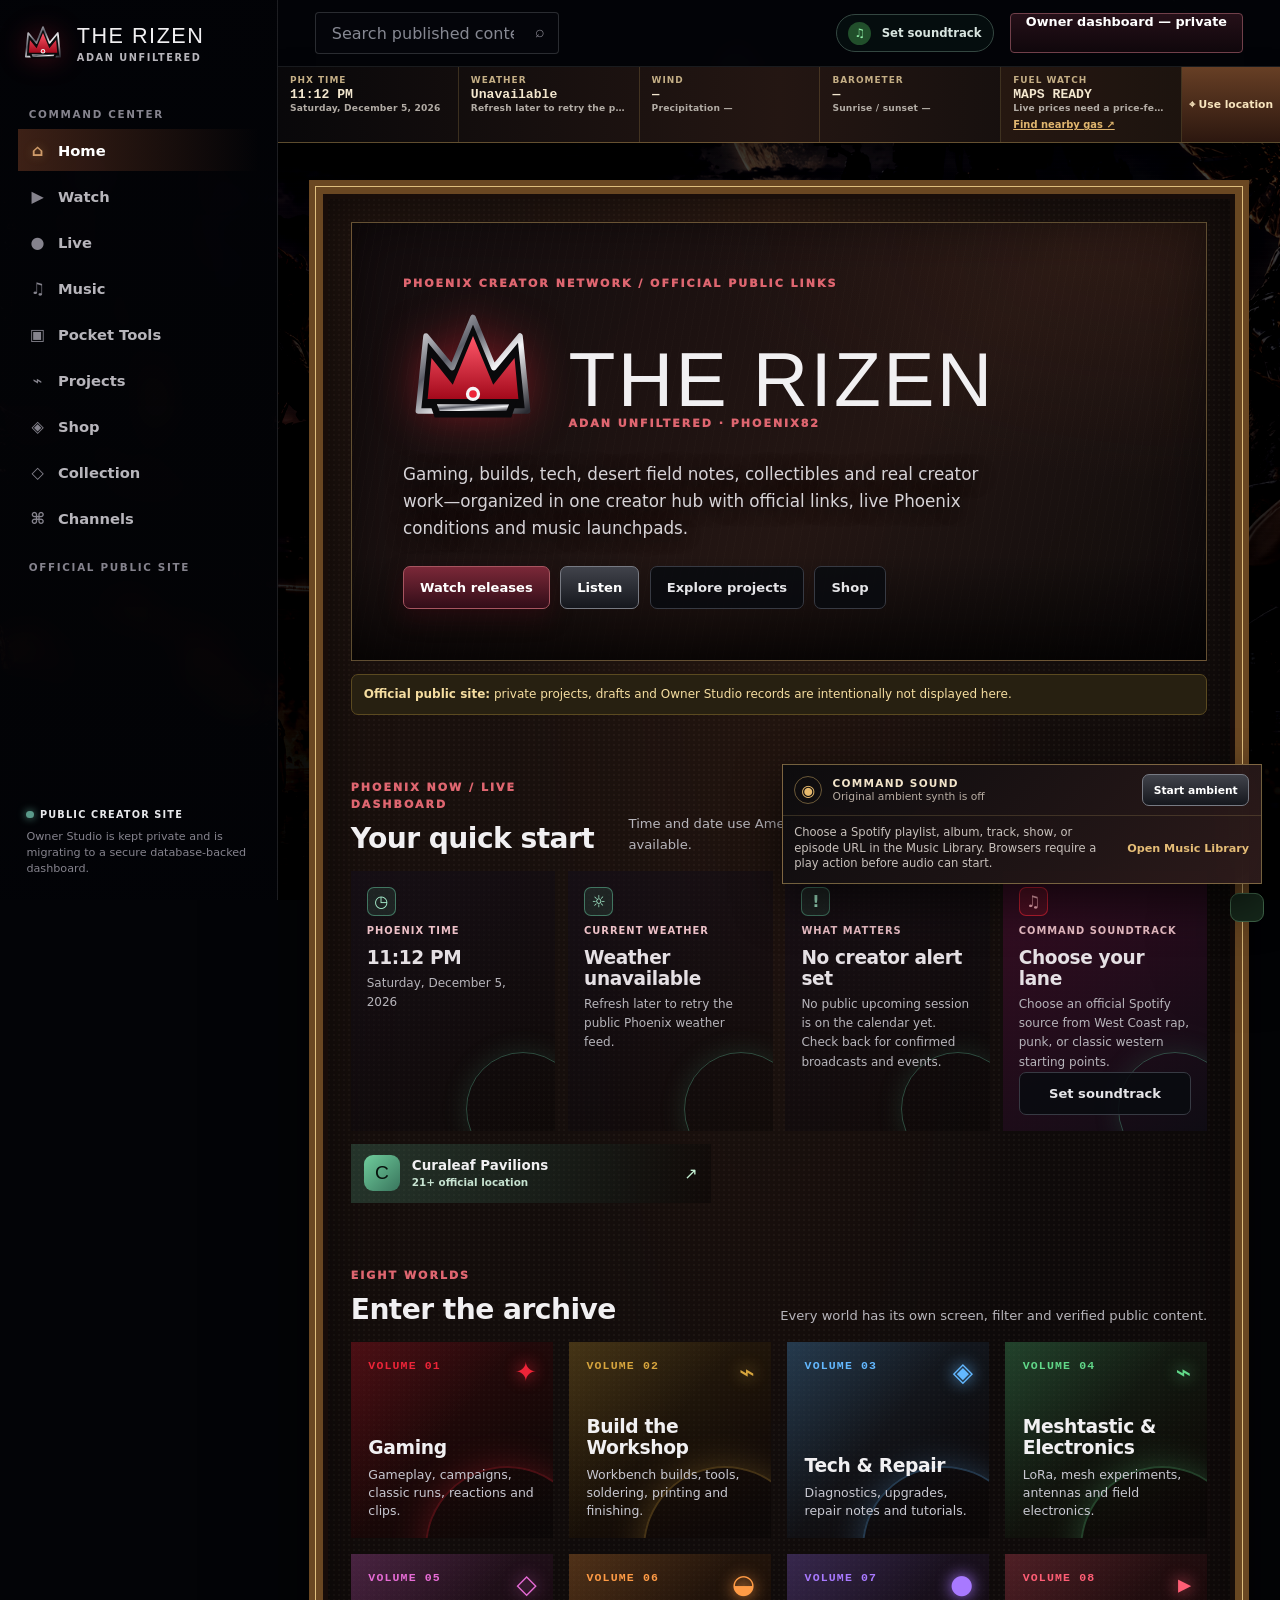
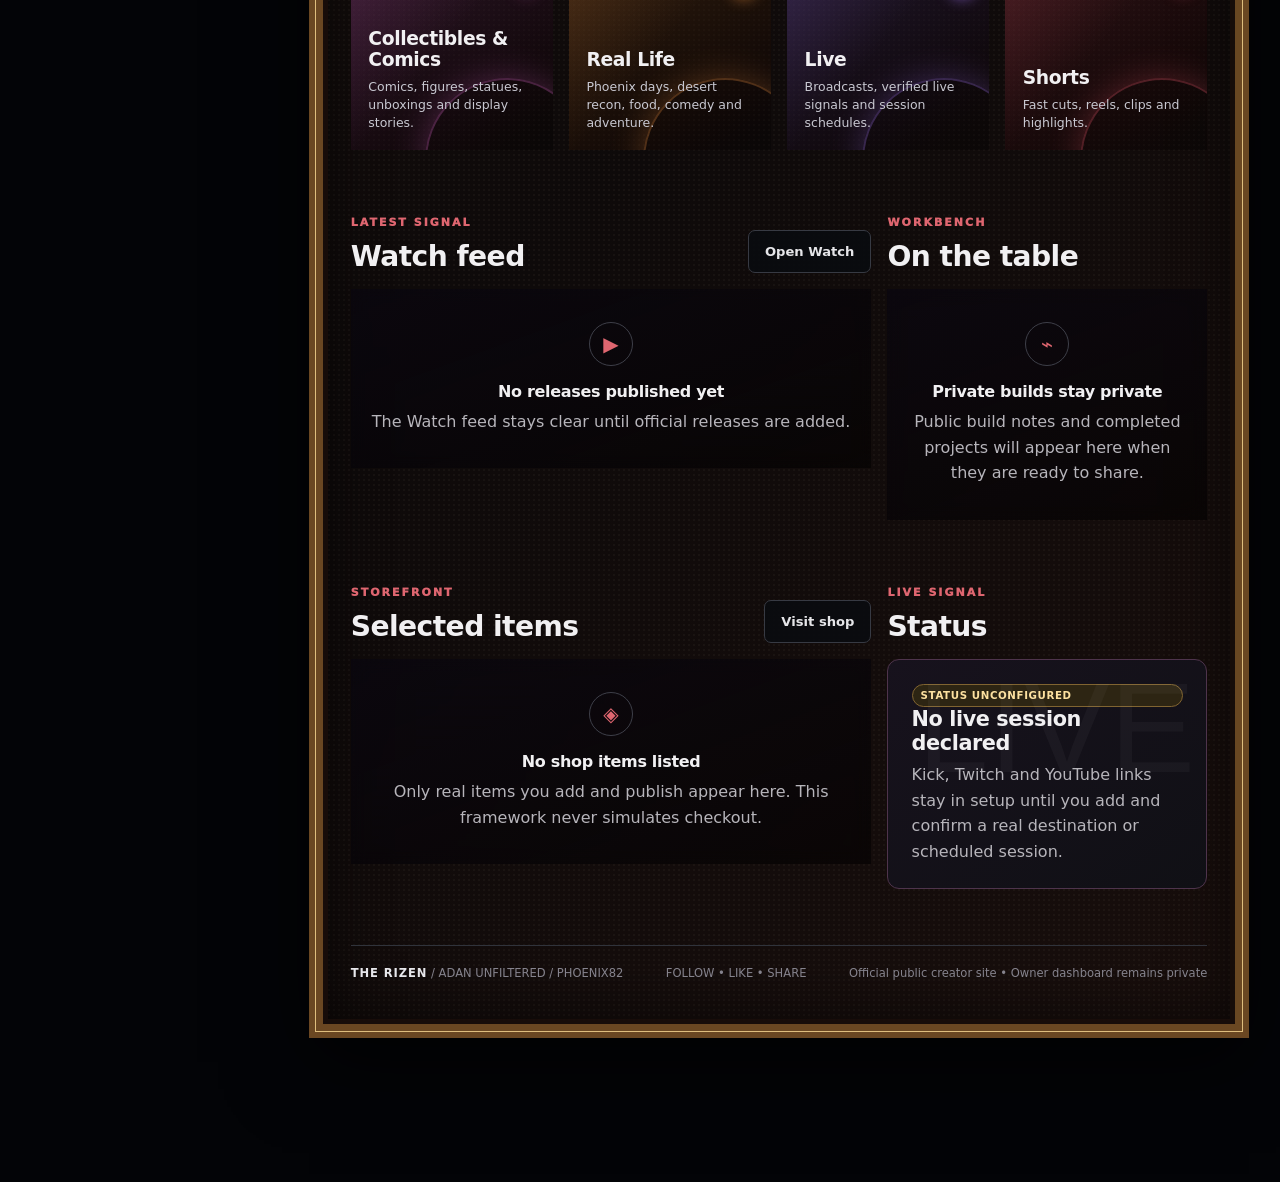
==== commit 6f236682: "Add tactical command rail maps and persistent sound dock" ====
--- a/index.html
+++ b/index.html
@@ -7,7 +7,7 @@
     <meta name="description" content="THE RIZEN / Adam's Pocket — Phoenix creator hub with official links, music, projects and device-only field tools." />
     <link rel="manifest" href="./manifest.webmanifest" />
     <link rel="icon" href="./assets/rizen-crown.svg" type="image/svg+xml" />
-    <link rel="stylesheet" href="./styles.css?v=public6" />
+    <link rel="stylesheet" href="./styles.css?v=public9" />
     <title>THE RIZEN — ADAN UNFILTERED</title>
   </head>
   <body>
@@ -16,6 +16,7 @@
     <noscript>
       <main class="no-script"><h1>THE RIZEN needs JavaScript enabled.</h1><p>This local framework uses your browser’s IndexedDB to keep owner edits private and persistent.</p></main>
     </noscript>
-    <script type="module" src="./app.js?v=public6"></script>
+    <div id="command-audio-dock"></div>
+    <script type="module" src="./app.js?v=public9"></script>
   </body>
 </html>
--- a/styles.css
+++ b/styles.css
@@ -54,7 +54,8 @@
 .local-badge::before { content: ''; width: .45rem; height: .45rem; border-radius: 50%; background: var(--green); box-shadow: 0 0 9px var(--green); }
 
 .main-wrap { grid-column: 2; min-width: 0; }
-.topbar { position: sticky; z-index: 12; top: 0; display: flex; align-items: center; gap: 1rem; min-height: 72px; padding: 1rem clamp(1rem, 3vw, 2.3rem); background: rgba(3,4,8,.8); border-bottom: 1px solid rgba(191,193,200,.12); backdrop-filter: blur(18px); }
+.command-header { position: sticky; z-index: 15; top: 0; background: rgba(3,4,8,.92); backdrop-filter: blur(18px); }
+.topbar { position: relative; z-index: 2; display: flex; align-items: center; gap: 1rem; min-height: 64px; padding: .75rem clamp(1rem, 3vw, 2.3rem); background: transparent; border-bottom: 1px solid rgba(191,193,200,.12); }
 .mobile-brand, .mobile-menu { display: none; }
 .search-box { position: relative; flex: 1; max-width: 620px; }
 .search-box input { width: 100%; height: 42px; padding: 0 2.8rem 0 1rem; border: 1px solid rgba(194,197,204,.2); border-radius: 4px; background: rgba(5,7,11,.82); color: var(--text); }
@@ -66,8 +67,8 @@
 .owner-button { min-height: 40px; padding: 0 .95rem; border: 1px solid #71404a; border-radius: 4px; background: linear-gradient(180deg, #251018, #10070c); color: #fff; font-size: .8rem; font-weight: 900; }
 .owner-button:hover { background: linear-gradient(180deg, #41202b, #180a10); }
 
-main { padding: clamp(1.15rem, 3vw, 2.35rem); }
-.page { max-width: 1440px; margin: 0 auto; }
+main { padding: clamp(1.15rem, 3vw, 2.35rem) clamp(1rem, 2.4vw, 2.1rem) 9rem; }
+.page { position: relative; max-width: 1440px; margin: 0 auto; padding: clamp(1rem, 2.3vw, 1.75rem); border: 14px solid #6a4722; outline: 1px solid rgba(237,203,137,.9); outline-offset: -7px; background: radial-gradient(circle at 1px 1px, rgba(255,232,190,.035) 1px, transparent 1.2px) 0 0/5px 5px, radial-gradient(ellipse at 50% 0%, rgba(88,49,30,.24), transparent 45%), linear-gradient(135deg, rgba(32,20,15,.97), rgba(14,10,10,.98) 55%, rgba(24,14,12,.98)); box-shadow: inset 0 0 0 5px rgba(25,14,10,.85), inset 0 0 60px rgba(0,0,0,.62), 0 24px 75px rgba(0,0,0,.66); }
 .page-head { display: flex; justify-content: space-between; align-items: end; gap: 1rem; margin: .5rem 0 1.6rem; }
 .eyebrow { margin: 0 0 .52rem; color: var(--red-bright); font-size: .69rem; font-weight: 950; letter-spacing: .18em; text-transform: uppercase; }
 h1, h2, h3, p { margin-top: 0; }
@@ -81,8 +82,8 @@
 .micro { color: var(--dim); font-size: .74rem; line-height: 1.45; }
 .mono { font-family: "Cascadia Code", Consolas, monospace; }
 
-.hero { position: relative; isolation: isolate; overflow: hidden; min-height: 510px; display: flex; align-items: end; padding: clamp(1.5rem, 4vw, 3.4rem); border: 1px solid rgba(203,205,214,.14); border-radius: 0; background-color: transparent; background-image: linear-gradient(90deg, rgba(1,2,4,.94) 0%, rgba(1,2,4,.68) 44%, rgba(1,2,4,.13) 100%), url('./assets/adan-unfiltered-dark-tactical.png'); background-position: center; background-repeat: no-repeat; background-size: cover; box-shadow: var(--shadow); }
-.hero::before { content: ''; position: absolute; z-index: -2; inset: 0; background: linear-gradient(120deg, rgba(69,31,73,.2), transparent 55%, rgba(135,68,39,.13)); }
+.hero { position: relative; isolation: isolate; overflow: hidden; min-height: 330px; display: flex; align-items: end; padding: clamp(1.5rem, 4vw, 3.4rem); border: 1px solid rgba(202,169,101,.42); border-radius: 0; background: radial-gradient(ellipse at 100% 0%, rgba(96,48,29,.22), transparent 42%), linear-gradient(135deg, rgba(18,11,13,.96), rgba(35,22,19,.95) 58%, rgba(13,10,11,.97)); box-shadow: inset 0 0 50px rgba(0,0,0,.48); }
+.hero::before { content: ''; position: absolute; z-index: -2; inset: 0; background: repeating-linear-gradient(100deg, rgba(255,231,184,.012) 0 1px, transparent 1px 8px); }
 .hero::after { content: ''; position: absolute; z-index: -1; right: 0; bottom: 0; left: 0; height: 24%; background: linear-gradient(transparent, rgba(1,0,0,.68)); }
 .hero-content { max-width: 800px; }
 .hero-title-row { display: flex; align-items: end; gap: clamp(.8rem, 2vw, 1.6rem); }
@@ -229,7 +230,7 @@
 .toast.show { transform: translateY(0); }
 .mobile-nav { display: none; }
 .pocket-page { padding-bottom: 1rem; }
-.pocket-hero { position: relative; display: flex; align-items: end; justify-content: space-between; gap: 1rem; overflow: hidden; min-height: 390px; padding: clamp(1.2rem, 4vw, 2.8rem); border: 1px solid rgba(203,205,214,.14); border-radius: 0; background: linear-gradient(100deg, rgba(1,2,4,.93), rgba(13,8,25,.66) 54%, rgba(1,2,4,.16)), url('./assets/adan-unfiltered-dark-tactical.png') center/cover; box-shadow: var(--shadow); }
+.pocket-hero { position: relative; display: flex; align-items: end; justify-content: space-between; gap: 1rem; overflow: hidden; min-height: 310px; padding: clamp(1.2rem, 4vw, 2.8rem); border: 1px solid rgba(202,169,101,.42); border-radius: 0; background: radial-gradient(ellipse at 100% 0%, rgba(80,44,68,.2), transparent 45%), linear-gradient(135deg, rgba(16,11,14,.98), rgba(39,23,24,.96) 58%, rgba(12,10,11,.98)); box-shadow: inset 0 0 48px rgba(0,0,0,.48); }
 .pocket-hero::after { content: 'POCKET'; position: absolute; right: -.03em; bottom: -.2em; color: rgba(254,238,208,.06); font-family: Impact, Haettenschweiler, sans-serif; font-size: clamp(5rem, 16vw, 13rem); line-height: .8; letter-spacing: .02em; pointer-events: none; }
 .pocket-hero > * { position: relative; z-index: 1; }
 .pocket-hero h1 { color: var(--graffiti-cream); text-shadow: 0 3px 18px #000; }
@@ -282,12 +283,71 @@
 .footer strong { color: #e7e7eb; letter-spacing: .08em; }
 .footer-row { display: flex; justify-content: space-between; flex-wrap: wrap; gap: .5rem; }
 
+.command-rail { position: relative; z-index: 1; display: grid; grid-template-columns: repeat(5, minmax(0, 1fr)) auto; gap: 0; background: linear-gradient(90deg, rgba(9,8,10,.98), rgba(37,23,19,.96), rgba(8,9,10,.98)); border-bottom: 1px solid rgba(207,169,96,.42); box-shadow: 0 9px 24px rgba(0,0,0,.46); }
+.rail-unit { min-width: 0; padding: .48rem .75rem .58rem; border-right: 1px solid rgba(207,169,96,.22); }
+.rail-unit span, .rail-unit small { display: block; overflow: hidden; color: #c4ae85; font-size: .56rem; font-weight: 900; letter-spacing: .11em; text-overflow: ellipsis; text-transform: uppercase; white-space: nowrap; }
+.rail-unit strong { display: block; overflow: hidden; margin: .12rem 0; color: #f3e7cf; font-family: "Cascadia Code", Consolas, monospace; font-size: .82rem; text-overflow: ellipsis; white-space: nowrap; }
+.rail-unit small { color: #b2aca5; font-size: .57rem; font-weight: 700; letter-spacing: .02em; text-transform: none; }
+.rail-fuel { background: rgba(100,58,31,.18); }
+.rail-action { margin-top: .26rem; padding: 0; border: 0; background: transparent; color: #e0b66f; font: inherit; font-size: .62rem; font-weight: 900; text-decoration: underline; }
+.rail-location { min-width: 98px; border: 0; background: linear-gradient(180deg, #673f25, #2c170f); color: #f8e5be; font-size: .67rem; font-weight: 900; }
+
+.command-audio-dock { position: fixed; z-index: 40; right: 1.15rem; bottom: 1rem; display: grid; width: min(480px, calc(100vw - 316px)); overflow: hidden; border: 1px solid rgba(206,173,105,.52); background: linear-gradient(135deg, rgba(13,12,14,.98), rgba(45,27,27,.96)); box-shadow: 0 18px 46px rgba(0,0,0,.64); backdrop-filter: blur(18px); }
+.audio-dock-head { display: flex; align-items: center; gap: .65rem; padding: .58rem .72rem; }
+.audio-dock-head > span:nth-child(2) { display: grid; min-width: 0; flex: 1; gap: .04rem; }
+.audio-dock-head b { color: #f2e4ca; font-size: .66rem; letter-spacing: .12em; }
+.audio-dock-head small { color: #b7aca2; font-size: .67rem; }
+.audio-dock-head .button { min-height: 32px; padding: .4rem .65rem; font-size: .67rem; }
+.audio-signal { display: grid; place-items: center; width: 28px; height: 28px; border: 1px solid rgba(211,175,104,.46); border-radius: 50%; color: #e6b96d; }
+.audio-dock-body { display: flex; align-items: center; gap: .6rem; padding: .55rem .72rem .7rem; border-top: 1px solid rgba(206,173,105,.2); }
+.audio-dock-body p { margin: 0; color: #c7c0bb; font-size: .72rem; line-height: 1.35; }
+.audio-dock-body a { color: #e4bc76; font-size: .7rem; font-weight: 900; white-space: nowrap; }
+.audio-dock-body iframe { width: 100%; height: 80px; border: 0; }
+.command-audio-dock.has-spotify .audio-dock-body { display: grid; }
+
+.soundtrack-form { display: grid; grid-template-columns: minmax(0, 1fr) minmax(260px, .9fr) auto; align-items: end; gap: 1rem; padding: 1.15rem; border: 1px solid rgba(202,169,101,.38); background: linear-gradient(135deg, rgba(56,31,30,.62), rgba(13,11,12,.72)); }
+.soundtrack-form h2 { margin-bottom: .28rem; }
+.soundtrack-form p { margin-bottom: 0; font-size: .8rem; }
+.soundtrack-form label, .tactical-spot-form label { display: grid; gap: .36rem; color: #dbc7a5; font-size: .68rem; font-weight: 900; letter-spacing: .06em; text-transform: uppercase; }
+.soundtrack-form input, .tactical-spot-form input { min-height: 40px; padding: .5rem .64rem; border: 1px solid rgba(215,183,119,.35); border-radius: 0; background: rgba(4,5,7,.72); color: var(--text); }
+.music-library-grid { display: grid; grid-template-columns: repeat(2, minmax(0, 1fr)); gap: 1rem; }
+.music-library-card { padding: 1.05rem; border-left: 3px solid #a97b3e; background: linear-gradient(135deg, rgba(47,28,26,.58), rgba(10,10,12,.46)); }
+.music-library-card p { margin-bottom: .8rem; font-size: .82rem; }
+
+.tactical-map-layout { display: grid; grid-template-columns: minmax(0, 1.35fr) minmax(300px, .85fr); gap: 1rem; }
+.tactical-map-frame { overflow: hidden; border: 2px solid rgba(200,164,91,.62); background: #07080a; box-shadow: inset 0 0 0 5px rgba(20,12,10,.94), 0 16px 35px rgba(0,0,0,.4); }
+.tactical-map-label { display: grid; gap: .16rem; padding: .7rem .85rem; background: linear-gradient(90deg, #18120e, #352216); }
+.tactical-map-label span { color: #d8b172; font-size: .6rem; font-weight: 900; letter-spacing: .13em; }
+.tactical-map-label strong { color: #f5e7cb; font-size: .95rem; }
+.tactical-map-label small { color: #b9ada3; font-family: "Cascadia Code", Consolas, monospace; font-size: .69rem; }
+.tactical-map-frame iframe { display: block; width: 100%; min-height: 385px; border: 0; filter: grayscale(.82) contrast(1.24) sepia(.28) hue-rotate(320deg) brightness(.7); }
+.tactical-map-actions { display: flex; flex-wrap: wrap; gap: .5rem; padding: .72rem; background: #111014; }
+.tactical-map-controls { padding: 1rem; border: 1px solid rgba(202,169,101,.34); background: linear-gradient(135deg, rgba(42,26,25,.62), rgba(9,10,12,.6)); }
+.map-control-head { display: flex; gap: .7rem; align-items: flex-start; }
+.map-control-head h3 { margin-bottom: .25rem; }
+.map-control-head p { margin-bottom: 1rem; font-size: .78rem; }
+.tactical-spot-form { display: grid; gap: .65rem; padding: .85rem 0 1rem; border-top: 1px solid rgba(202,169,101,.22); border-bottom: 1px solid rgba(202,169,101,.22); }
+.tactical-spot-list { display: grid; gap: .6rem; padding-top: .8rem; }
+.tactical-spot { display: flex; align-items: center; justify-content: space-between; gap: .65rem; padding-bottom: .55rem; border-bottom: 1px solid rgba(202,169,101,.16); }
+.tactical-spot strong, .tactical-spot small { display: block; }
+.tactical-spot strong { color: #eee1c8; font-size: .78rem; }
+.tactical-spot small { max-width: 190px; overflow: hidden; color: #aca39c; font-size: .67rem; text-overflow: ellipsis; white-space: nowrap; }
+.tactical-spot > div:last-child { display: flex; gap: .35rem; }
+.tactical-spot .button { min-height: 30px; padding: .3rem .5rem; font-size: .64rem; }
+.fuel-watch { display: grid; grid-template-columns: auto minmax(0, 1fr) auto; gap: .8rem; align-items: center; margin-top: 1rem; padding: 1rem; border: 1px solid rgba(175,110,59,.44); background: linear-gradient(90deg, rgba(79,39,20,.46), rgba(17,13,11,.5)); }
+.fuel-watch h3 { margin-bottom: .25rem; }
+.fuel-watch p { margin-bottom: 0; font-size: .77rem; }
+
 @media (max-width: 1180px) {
   .world-grid { grid-template-columns: repeat(3, minmax(0, 1fr)); }
   .content-grid { grid-template-columns: repeat(2, minmax(0, 1fr)); }
   .phoenix-grid { grid-template-columns: repeat(2, minmax(0, 1fr)); }
   .pocket-tool-grid, .pocket-calc-grid { grid-template-columns: repeat(2, minmax(0, 1fr)); }
   .places-stage { grid-template-columns: 1fr; gap: 1.25rem; }
+  .command-rail { grid-template-columns: repeat(3, minmax(0, 1fr)); }
+  .rail-location { grid-column: span 3; min-height: 34px; }
+  .soundtrack-form, .tactical-map-layout { grid-template-columns: 1fr; }
+  .command-audio-dock { width: min(480px, calc(100vw - 2rem)); }
 }
 @media (max-width: 920px) {
   .shell { grid-template-columns: 1fr; padding-bottom: 68px; }
@@ -308,14 +368,18 @@
   .mobile-nav a { display: grid; place-items: center; gap: .15rem; color: var(--dim); font-size: .61rem; font-weight: 800; }
   .mobile-nav a.active { color: #fff; }
   .mobile-nav .m-icon { color: var(--red-bright); font-size: 1rem; }
+  .command-audio-dock { right: .75rem; bottom: 76px; width: calc(100vw - 1.5rem); }
+  .command-rail { overflow-x: auto; grid-template-columns: repeat(5, minmax(138px, 1fr)) 98px; }
+  .rail-location { grid-column: auto; }
 }
 @media (max-width: 680px) {
-  main { padding: 1rem; }
+  main { padding: .65rem .65rem 8.5rem; }
+  .page { padding: .85rem; border-width: 9px; outline-offset: -5px; }
   .topbar { gap: .55rem; }
   .mobile-brand b { display: none; }
   .topbar .owner-button { min-width: 42px; padding: 0 .55rem; font-size: 0; }
   .topbar .owner-button::before { content: '◉'; font-size: 1rem; }
-  .hero { min-height: 455px; padding: 1.15rem; border-radius: 12px; }
+  .hero { min-height: 320px; padding: 1.15rem; border-radius: 0; }
   .hero-title-row { align-items: center; }
   .hero-crown { width: 70px; }
   .hero h1 { font-size: 3.25rem; }
@@ -334,6 +398,12 @@
   .places-favorites .pocket-icon { grid-row: auto; }
   .places-favorites > label, .places-favorites .places-search-row { grid-column: auto; }
   .places-search-row > .button { flex: 1 1 auto; }
+  .music-library-grid { grid-template-columns: 1fr; }
+  .tactical-map-frame iframe { min-height: 295px; }
+  .fuel-watch { grid-template-columns: auto minmax(0, 1fr); }
+  .fuel-watch .button { grid-column: 1 / -1; }
+  .audio-dock-head { align-items: flex-start; }
+  .audio-dock-head .button { white-space: nowrap; }
 }
 @media (prefers-reduced-motion: reduce) {
   html { scroll-behavior: auto; }
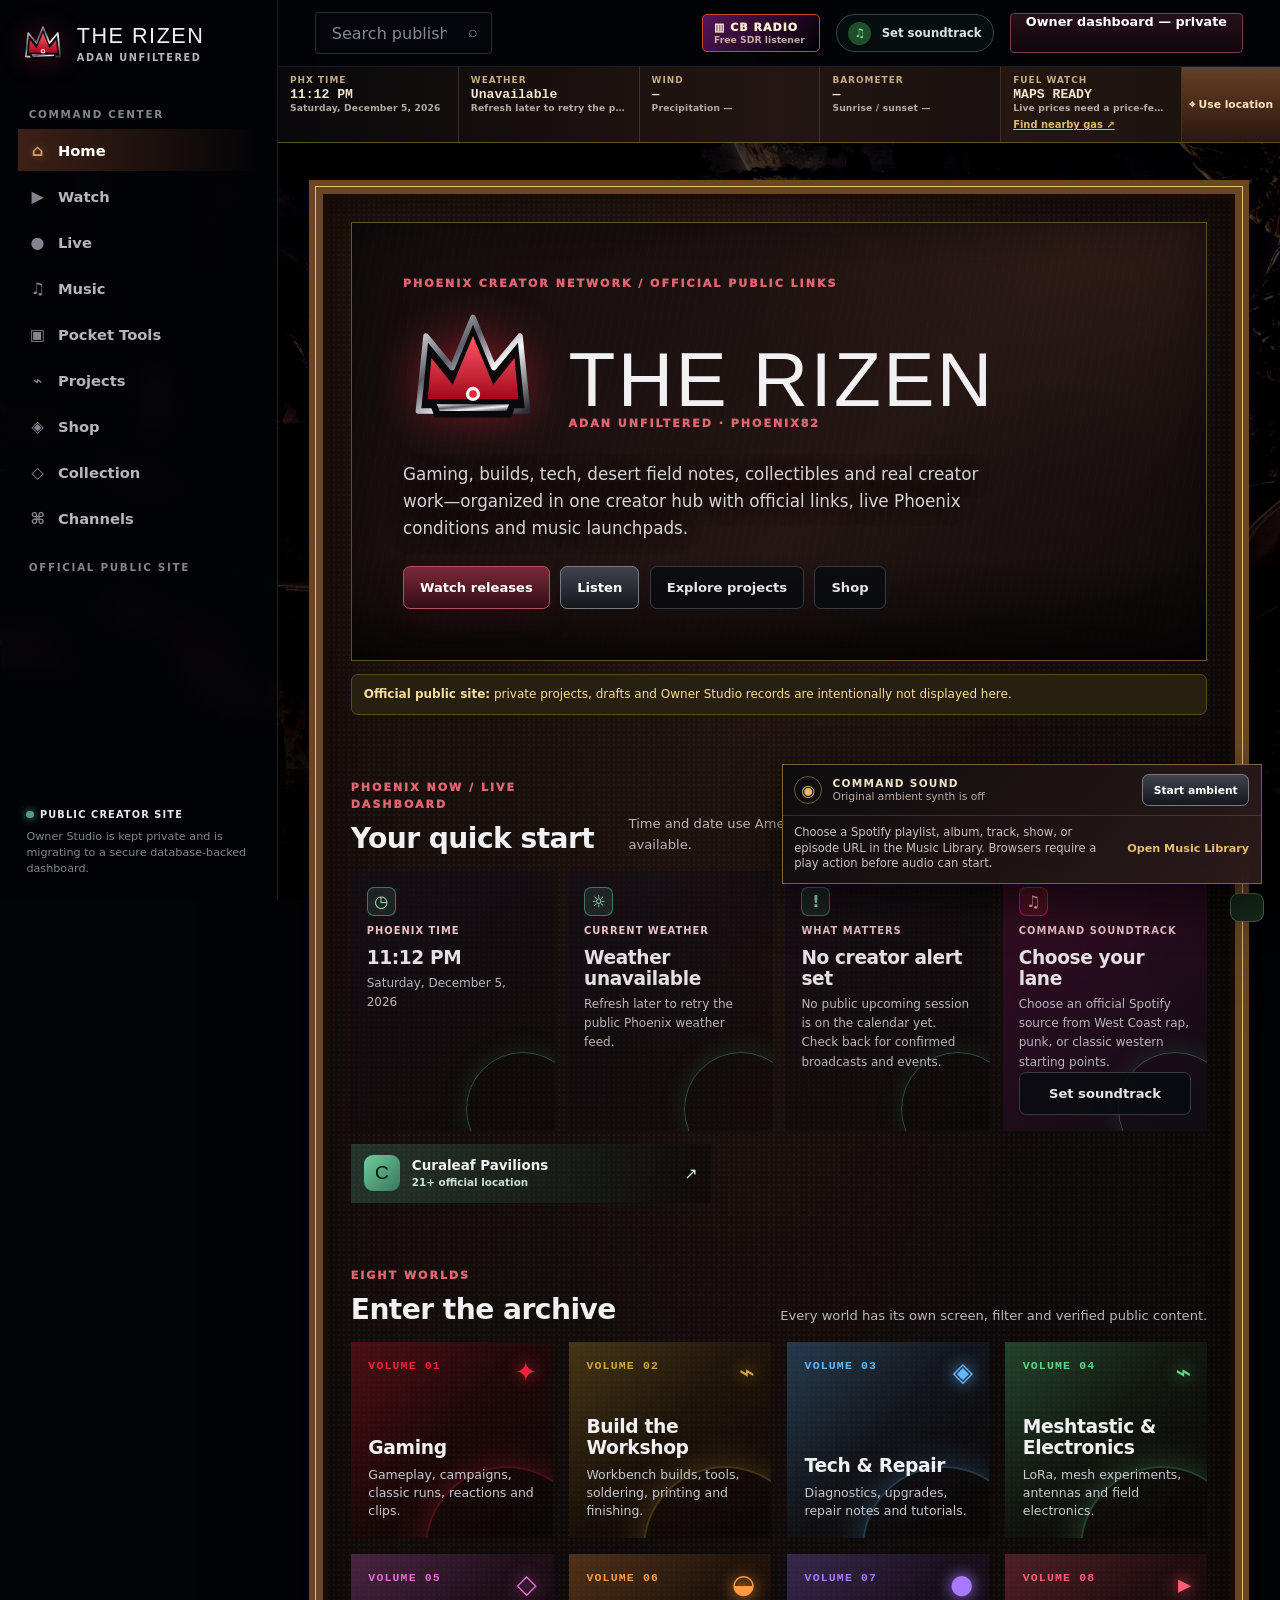
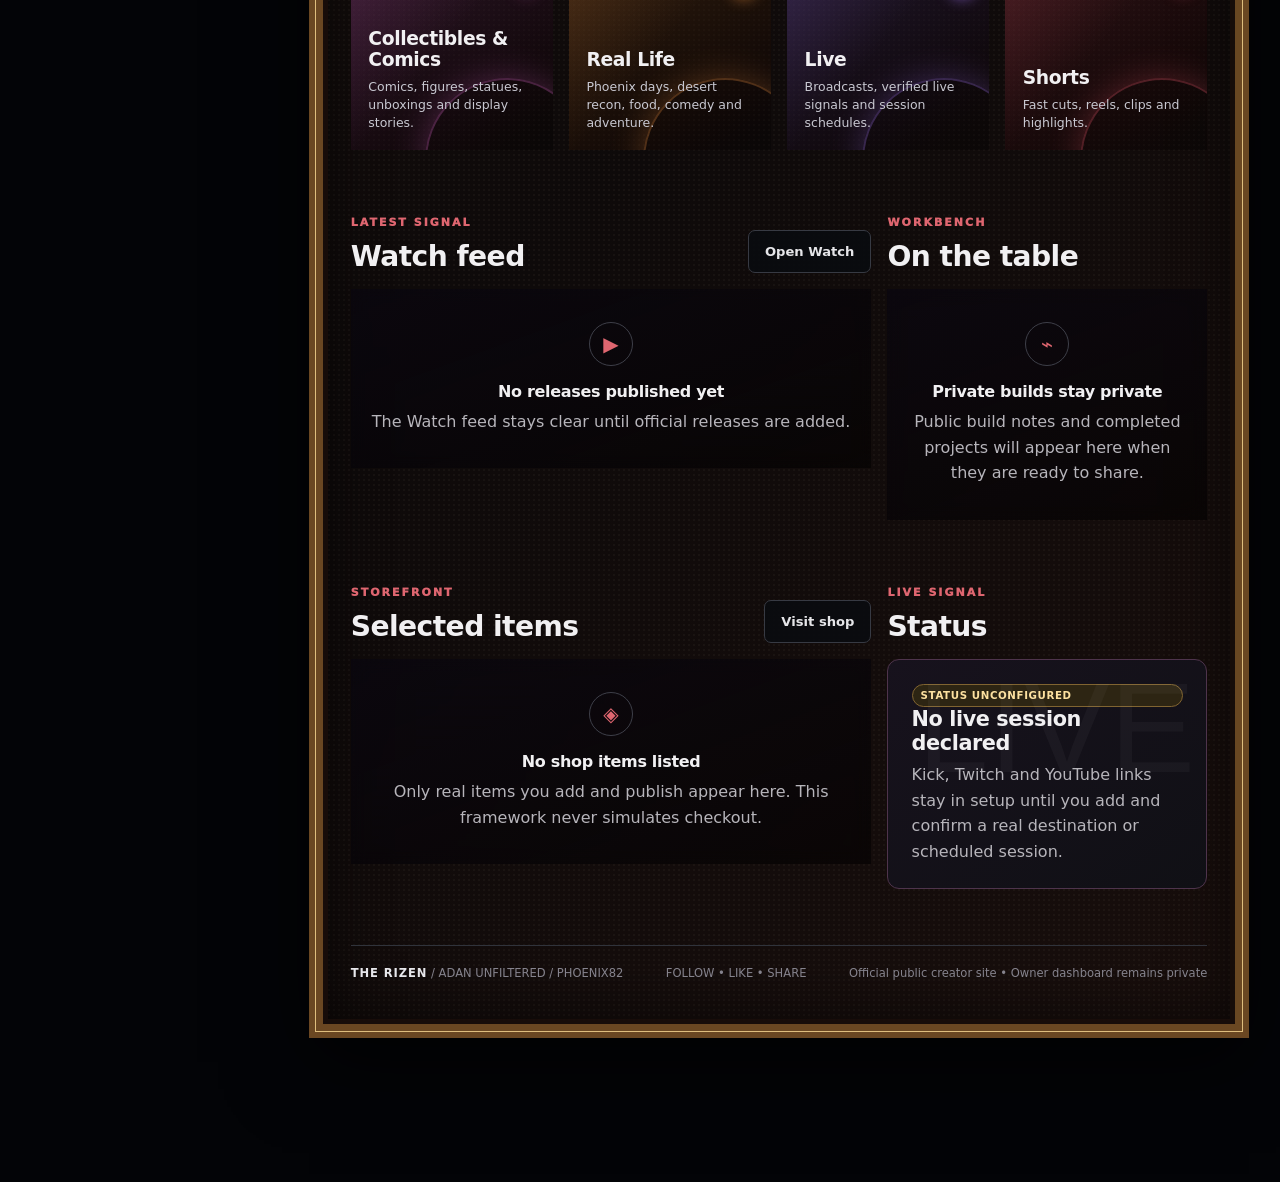
==== commit 5a3dcfb2: "Add top CB radio listener console" ====
--- a/index.html
+++ b/index.html
@@ -7,7 +7,7 @@
     <meta name="description" content="THE RIZEN / Adam's Pocket — Phoenix creator hub with official links, music, projects and device-only field tools." />
     <link rel="manifest" href="./manifest.webmanifest" />
     <link rel="icon" href="./assets/rizen-crown.svg" type="image/svg+xml" />
-    <link rel="stylesheet" href="./styles.css?v=public9" />
+    <link rel="stylesheet" href="./styles.css?v=public10" />
     <title>THE RIZEN — ADAN UNFILTERED</title>
   </head>
   <body>
@@ -17,6 +17,6 @@
       <main class="no-script"><h1>THE RIZEN needs JavaScript enabled.</h1><p>This local framework uses your browser’s IndexedDB to keep owner edits private and persistent.</p></main>
     </noscript>
     <div id="command-audio-dock"></div>
-    <script type="module" src="./app.js?v=public9"></script>
+    <script type="module" src="./app.js?v=public10"></script>
   </body>
 </html>
--- a/styles.css
+++ b/styles.css
@@ -16,6 +16,11 @@
   --graffiti-orange: #8f4a2c;
   --graffiti-turquoise: #4d827a;
   --graffiti-cream: #e5e0e4;
+  --radio-purple: #56155D;
+  --radio-orange: #CA4E1D;
+  --radio-turquoise: #509A7C;
+  --radio-cream: #FEEED0;
+  --radio-black: #010000;
   --shadow: 0 24px 80px rgba(0,0,0,.7);
   color-scheme: dark;
   font-family: Inter, ui-sans-serif, system-ui, -apple-system, BlinkMacSystemFont, "Segoe UI", sans-serif;
@@ -64,6 +69,10 @@
 .topbar-spacer { flex: 1; }
 .music-chip { display: flex; align-items: center; gap: .65rem; max-width: 260px; padding: .42rem .7rem; border: 1px solid #344741; border-radius: 999px; background: rgba(7,15,16,.82); color: #d8e4df; font-size: .73rem; font-weight: 800; }
 .music-chip::before { content: '♫'; display: grid; place-items: center; width: 23px; height: 23px; border-radius: 50%; background: #214f2b; color: #90efa7; }
+.radio-chip { display: grid; min-width: 118px; gap: .03rem; padding: .38rem .68rem; border: 1px solid var(--radio-orange); border-radius: 5px; background: linear-gradient(135deg, var(--radio-purple), var(--radio-black)); color: var(--radio-cream); text-align: left; }
+.radio-chip:hover, .radio-chip.is-open { border-color: var(--radio-turquoise); background: linear-gradient(135deg, rgba(80,154,124,.32), var(--radio-purple)); }
+.radio-chip span { font-size: .69rem; font-weight: 950; letter-spacing: .09em; }
+.radio-chip small { color: rgba(254,238,208,.72); font-size: .58rem; font-weight: 800; }
 .owner-button { min-height: 40px; padding: 0 .95rem; border: 1px solid #71404a; border-radius: 4px; background: linear-gradient(180deg, #251018, #10070c); color: #fff; font-size: .8rem; font-weight: 900; }
 .owner-button:hover { background: linear-gradient(180deg, #41202b, #180a10); }
 
@@ -292,6 +301,21 @@
 .rail-action { margin-top: .26rem; padding: 0; border: 0; background: transparent; color: #e0b66f; font: inherit; font-size: .62rem; font-weight: 900; text-decoration: underline; }
 .rail-location { min-width: 98px; border: 0; background: linear-gradient(180deg, #673f25, #2c170f); color: #f8e5be; font-size: .67rem; font-weight: 900; }
 
+.command-radio-console { display: grid; grid-template-columns: minmax(255px, 1.05fr) minmax(220px, .72fr); gap: .9rem 1.25rem; padding: 1rem clamp(1rem, 3vw, 2.3rem) 1.05rem; border-bottom: 1px solid var(--radio-turquoise); background: linear-gradient(115deg, var(--radio-black), var(--radio-purple) 52%, var(--radio-black)); box-shadow: inset 0 -18px 40px rgba(0,0,0,.36); }
+.radio-console-intro h2 { margin: .05rem 0 .38rem; color: var(--radio-cream); font-family: Impact, Haettenschweiler, sans-serif; font-size: clamp(1.25rem, 2.4vw, 1.9rem); letter-spacing: .06em; }
+.radio-console-intro p:not(.eyebrow) { max-width: 650px; margin-bottom: 0; color: #d7d0cd; font-size: .78rem; line-height: 1.45; }
+.radio-console-actions { display: flex; flex-wrap: wrap; align-content: center; align-items: center; justify-content: flex-end; gap: .55rem; }
+.radio-console-actions .button { min-height: 38px; }
+.radio-console-actions small { width: 100%; color: #d3c6bd; font-size: .64rem; text-align: right; }
+.radio-preset-grid { grid-column: 1 / -1; display: grid; grid-template-columns: repeat(3, minmax(0, 1fr)); gap: .7rem; }
+.radio-preset { display: grid; gap: .18rem; padding: .72rem .78rem; border: 1px solid rgba(254,238,208,.2); background: linear-gradient(145deg, rgba(1,0,0,.6), rgba(80,154,124,.1)); }
+.radio-preset span { color: var(--radio-orange); font-size: .62rem; font-weight: 950; letter-spacing: .1em; }
+.radio-preset strong { color: var(--radio-cream); font-family: "Cascadia Code", Consolas, monospace; font-size: 1rem; }
+.radio-preset small { color: #bfc8c4; font-size: .68rem; }
+.radio-preset button { justify-self: start; margin-top: .35rem; padding: .25rem 0; border: 0; background: transparent; color: var(--radio-turquoise); font-size: .66rem; font-weight: 900; text-decoration: underline; }
+.radio-console-note { grid-column: 1 / -1; margin: 0; color: #d5cfca; font-size: .67rem; line-height: 1.45; }
+.radio-console-note strong { color: var(--radio-cream); }
+
 .command-audio-dock { position: fixed; z-index: 40; right: 1.15rem; bottom: 1rem; display: grid; width: min(480px, calc(100vw - 316px)); overflow: hidden; border: 1px solid rgba(206,173,105,.52); background: linear-gradient(135deg, rgba(13,12,14,.98), rgba(45,27,27,.96)); box-shadow: 0 18px 46px rgba(0,0,0,.64); backdrop-filter: blur(18px); }
 .audio-dock-head { display: flex; align-items: center; gap: .65rem; padding: .58rem .72rem; }
 .audio-dock-head > span:nth-child(2) { display: grid; min-width: 0; flex: 1; gap: .04rem; }
@@ -346,7 +370,9 @@
   .places-stage { grid-template-columns: 1fr; gap: 1.25rem; }
   .command-rail { grid-template-columns: repeat(3, minmax(0, 1fr)); }
   .rail-location { grid-column: span 3; min-height: 34px; }
-  .soundtrack-form, .tactical-map-layout { grid-template-columns: 1fr; }
+  .soundtrack-form, .tactical-map-layout, .command-radio-console { grid-template-columns: 1fr; }
+  .radio-console-actions { justify-content: flex-start; }
+  .radio-console-actions small { text-align: left; }
   .command-audio-dock { width: min(480px, calc(100vw - 2rem)); }
 }
 @media (max-width: 920px) {
@@ -399,6 +425,11 @@
   .places-favorites > label, .places-favorites .places-search-row { grid-column: auto; }
   .places-search-row > .button { flex: 1 1 auto; }
   .music-library-grid { grid-template-columns: 1fr; }
+  .radio-chip { min-width: 44px; padding: .42rem .5rem; text-align: center; }
+  .radio-chip span { font-size: 0; }
+  .radio-chip span::before { content: '▥'; font-size: 1rem; }
+  .radio-chip small { display: none; }
+  .radio-preset-grid { grid-template-columns: 1fr; }
   .tactical-map-frame iframe { min-height: 295px; }
   .fuel-watch { grid-template-columns: auto minmax(0, 1fr); }
   .fuel-watch .button { grid-column: 1 / -1; }
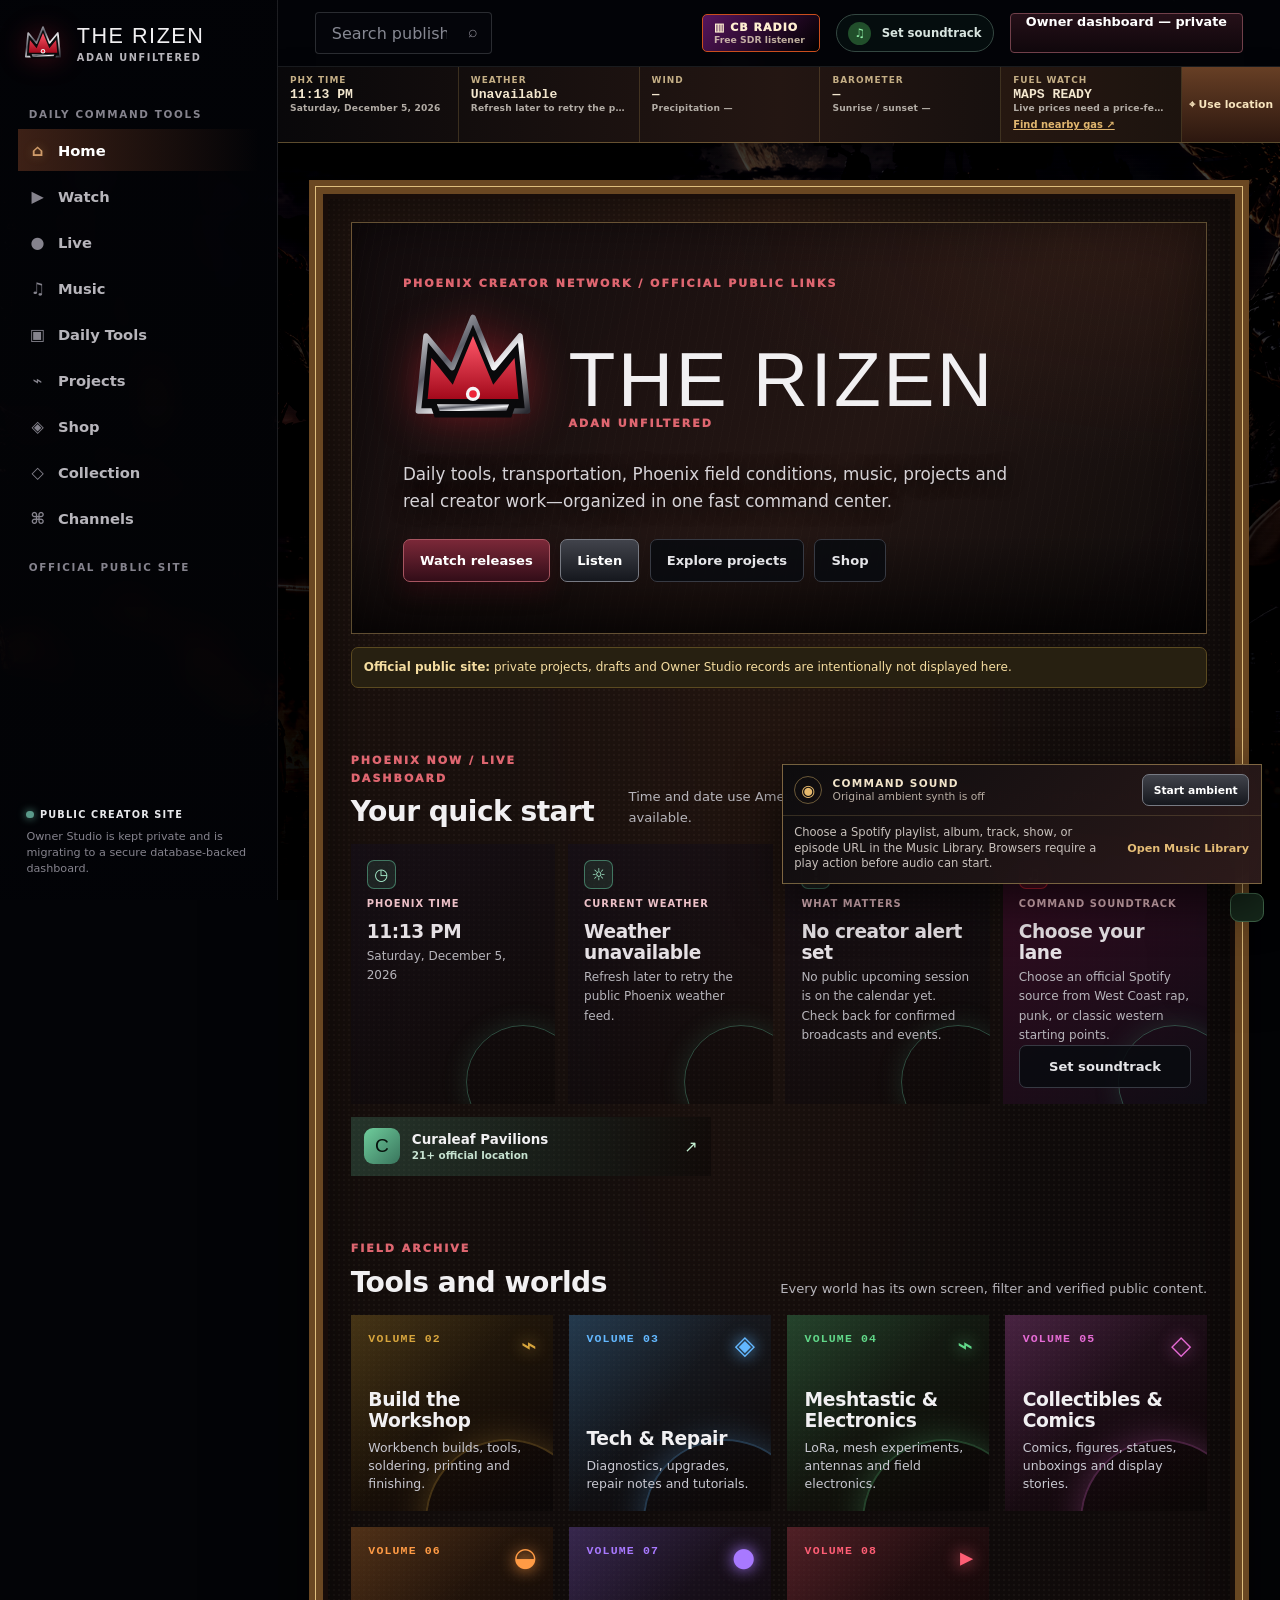
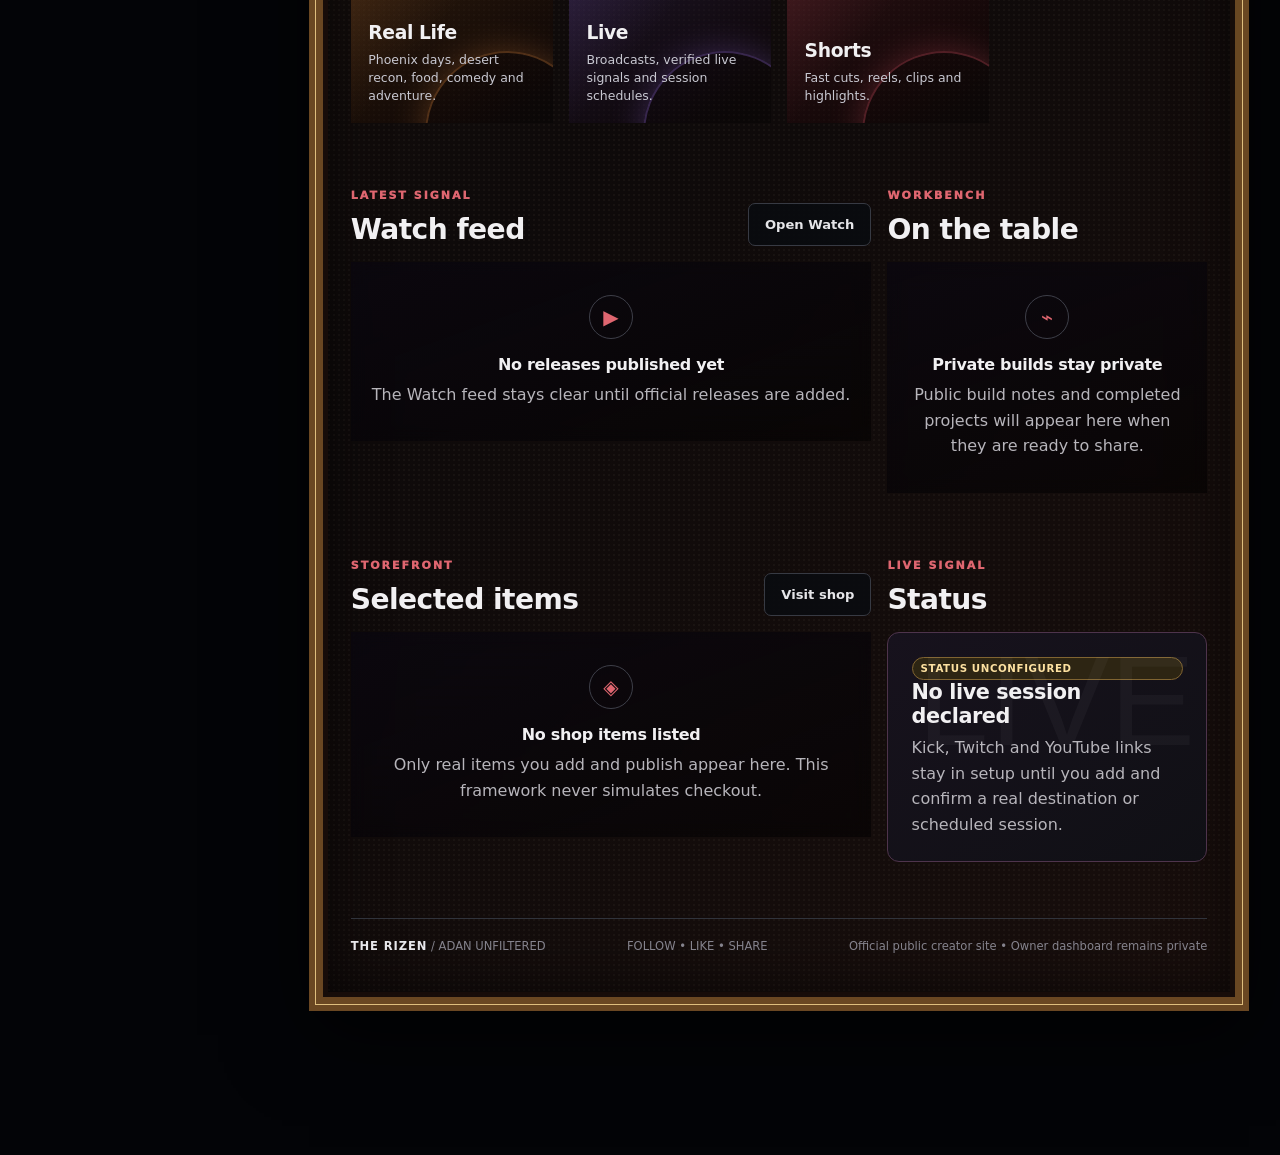
==== commit 12b9939a: "Add daily transportation command tools" ====
--- a/index.html
+++ b/index.html
@@ -7,7 +7,7 @@
     <meta name="description" content="THE RIZEN / Adam's Pocket — Phoenix creator hub with official links, music, projects and device-only field tools." />
     <link rel="manifest" href="./manifest.webmanifest" />
     <link rel="icon" href="./assets/rizen-crown.svg" type="image/svg+xml" />
-    <link rel="stylesheet" href="./styles.css?v=public10" />
+    <link rel="stylesheet" href="./styles.css?v=dailytools12" />
     <title>THE RIZEN — ADAN UNFILTERED</title>
   </head>
   <body>
@@ -17,6 +17,6 @@
       <main class="no-script"><h1>THE RIZEN needs JavaScript enabled.</h1><p>This local framework uses your browser’s IndexedDB to keep owner edits private and persistent.</p></main>
     </noscript>
     <div id="command-audio-dock"></div>
-    <script type="module" src="./app.js?v=public10"></script>
+    <script type="module" src="./app.js?v=dailytools12"></script>
   </body>
 </html>
--- a/styles.css
+++ b/styles.css
@@ -71,6 +71,7 @@
 .music-chip::before { content: '♫'; display: grid; place-items: center; width: 23px; height: 23px; border-radius: 50%; background: #214f2b; color: #90efa7; }
 .radio-chip { display: grid; min-width: 118px; gap: .03rem; padding: .38rem .68rem; border: 1px solid var(--radio-orange); border-radius: 5px; background: linear-gradient(135deg, var(--radio-purple), var(--radio-black)); color: var(--radio-cream); text-align: left; }
 .radio-chip:hover, .radio-chip.is-open { border-color: var(--radio-turquoise); background: linear-gradient(135deg, rgba(80,154,124,.32), var(--radio-purple)); }
+.radio-chip.static-active { box-shadow: 0 0 0 1px rgba(202,78,29,.44), 0 0 18px rgba(202,78,29,.5); }
 .radio-chip span { font-size: .69rem; font-weight: 950; letter-spacing: .09em; }
 .radio-chip small { color: rgba(254,238,208,.72); font-size: .58rem; font-weight: 800; }
 .owner-button { min-height: 40px; padding: 0 .95rem; border: 1px solid #71404a; border-radius: 4px; background: linear-gradient(180deg, #251018, #10070c); color: #fff; font-size: .8rem; font-weight: 900; }
@@ -307,6 +308,28 @@
 .radio-console-actions { display: flex; flex-wrap: wrap; align-content: center; align-items: center; justify-content: flex-end; gap: .55rem; }
 .radio-console-actions .button { min-height: 38px; }
 .radio-console-actions small { width: 100%; color: #d3c6bd; font-size: .64rem; text-align: right; }
+.radio-immersive-grid { grid-column: 1 / -1; display: grid; grid-template-columns: repeat(2, minmax(0, 1fr)); gap: .7rem; }
+.radio-signal-meter, .radio-static-control { display: grid; align-content: start; gap: .28rem; min-height: 132px; padding: .82rem; border: 1px solid rgba(254,238,208,.2); background: linear-gradient(145deg, rgba(1,0,0,.65), rgba(80,154,124,.14)); }
+.radio-signal-meter > span, .radio-static-control > span, .radio-memory > span { color: var(--radio-orange); font-size: .6rem; font-weight: 950; letter-spacing: .11em; }
+.radio-signal-meter strong, .radio-static-control strong { color: var(--radio-cream); font-family: "Cascadia Code", Consolas, monospace; font-size: 1.25rem; }
+.radio-signal-meter small, .radio-static-control p { margin: 0; color: #c8c1be; font-size: .66rem; line-height: 1.4; }
+.radio-static-control .button { justify-self: start; min-height: 33px; margin-top: auto; font-size: .66rem; }
+.radio-signal-bars { display: flex; align-items: end; gap: .22rem; height: 38px; margin: .12rem 0 .1rem; }
+.radio-signal-bars i { width: 10%; min-width: 11px; height: 24%; background: rgba(254,238,208,.14); box-shadow: inset 0 0 0 1px rgba(254,238,208,.12); transition: background .24s ease, box-shadow .24s ease; }
+.radio-signal-bars i:nth-child(2) { height: 40%; }.radio-signal-bars i:nth-child(3) { height: 56%; }.radio-signal-bars i:nth-child(4) { height: 72%; }.radio-signal-bars i:nth-child(5) { height: 88%; }
+.radio-signal-bars i.is-lit { background: linear-gradient(180deg, var(--radio-turquoise), rgba(80,154,124,.2)); box-shadow: 0 0 12px rgba(80,154,124,.5); }
+.radio-memory-bank { grid-column: 1 / -1; padding: .9rem; border: 1px solid rgba(202,78,29,.38); background: linear-gradient(135deg, rgba(1,0,0,.7), rgba(86,21,93,.3)); }
+.radio-memory-head { display: flex; flex-wrap: wrap; align-items: flex-start; justify-content: space-between; gap: .7rem; margin-bottom: .75rem; }
+.radio-memory-head h3 { margin: .05rem 0 .25rem; color: var(--radio-cream); font-family: Impact, Haettenschweiler, sans-serif; letter-spacing: .07em; }
+.radio-memory-head p:not(.eyebrow) { max-width: 700px; margin: 0; color: #d1c8c6; font-size: .72rem; }
+.radio-memory-count { padding: .24rem .46rem; border: 1px solid rgba(80,154,124,.6); color: #b5e6cf; font-family: "Cascadia Code", Consolas, monospace; font-size: .62rem; }
+.radio-memory-grid { display: grid; grid-template-columns: repeat(3, minmax(0, 1fr)); gap: .55rem; }
+.radio-memory { display: grid; gap: .2rem; min-height: 135px; padding: .68rem; border: 1px solid rgba(254,238,208,.18); background: rgba(1,0,0,.43); }
+.radio-memory.is-music { border-color: rgba(202,78,29,.42); background: linear-gradient(145deg, rgba(86,21,93,.35), rgba(1,0,0,.5)); }
+.radio-memory strong { color: var(--radio-cream); font-size: .86rem; }.radio-memory small { color: #d5d1ce; font-family: "Cascadia Code", Consolas, monospace; font-size: .67rem; }.radio-memory em { min-height: 26px; color: #aaa6a3; font-size: .62rem; font-style: normal; line-height: 1.3; }
+.radio-memory > div { display: flex; flex-wrap: wrap; gap: .45rem; margin-top: auto; }.radio-memory button { padding: .16rem 0; border: 0; background: transparent; color: var(--radio-turquoise); font-size: .65rem; font-weight: 900; text-decoration: underline; }.radio-memory .memory-remove { color: #e99a9f; }
+.radio-memory-form { display: grid; grid-template-columns: minmax(130px,.7fr) minmax(130px,.55fr) minmax(190px,1fr) auto; gap: .55rem; align-items: end; margin-top: .75rem; padding-top: .75rem; border-top: 1px solid rgba(254,238,208,.16); }
+.radio-memory-form label { display: grid; gap: .28rem; color: #d5c7b5; font-size: .62rem; font-weight: 900; letter-spacing: .06em; text-transform: uppercase; }.radio-memory-form input, .radio-memory-form select { min-height: 37px; padding: .45rem .52rem; border: 1px solid rgba(254,238,208,.25); background: rgba(1,0,0,.55); color: var(--text); }.radio-memory-form .button { min-height: 37px; font-size: .68rem; }
 .radio-preset-grid { grid-column: 1 / -1; display: grid; grid-template-columns: repeat(3, minmax(0, 1fr)); gap: .7rem; }
 .radio-preset { display: grid; gap: .18rem; padding: .72rem .78rem; border: 1px solid rgba(254,238,208,.2); background: linear-gradient(145deg, rgba(1,0,0,.6), rgba(80,154,124,.1)); }
 .radio-preset span { color: var(--radio-orange); font-size: .62rem; font-weight: 950; letter-spacing: .1em; }
@@ -371,6 +394,8 @@
   .command-rail { grid-template-columns: repeat(3, minmax(0, 1fr)); }
   .rail-location { grid-column: span 3; min-height: 34px; }
   .soundtrack-form, .tactical-map-layout, .command-radio-console { grid-template-columns: 1fr; }
+  .radio-immersive-grid, .radio-memory-grid { grid-template-columns: repeat(2, minmax(0, 1fr)); }
+  .radio-memory-form { grid-template-columns: repeat(2, minmax(0, 1fr)); }
   .radio-console-actions { justify-content: flex-start; }
   .radio-console-actions small { text-align: left; }
   .command-audio-dock { width: min(480px, calc(100vw - 2rem)); }
@@ -429,7 +454,7 @@
   .radio-chip span { font-size: 0; }
   .radio-chip span::before { content: '▥'; font-size: 1rem; }
   .radio-chip small { display: none; }
-  .radio-preset-grid { grid-template-columns: 1fr; }
+  .radio-preset-grid, .radio-immersive-grid, .radio-memory-grid, .radio-memory-form { grid-template-columns: 1fr; }
   .tactical-map-frame iframe { min-height: 295px; }
   .fuel-watch { grid-template-columns: auto minmax(0, 1fr); }
   .fuel-watch .button { grid-column: 1 / -1; }
@@ -440,3 +465,21 @@
   html { scroll-behavior: auto; }
   *, *::before, *::after { animation-duration: .01ms !important; animation-iteration-count: 1 !important; transition-duration: .01ms !important; }
 }
+
+/* Daily transportation desk */
+.transport-section { position: relative; }
+.transport-hero { display: flex; align-items: center; justify-content: space-between; gap: 1rem; margin-bottom: 1rem; padding: 1rem 1.1rem; border: 1px solid rgba(180,139,73,.42); background: linear-gradient(110deg, rgba(62,34,22,.7), rgba(8,9,13,.72)); }
+.transport-hero h3 { margin: .45rem 0 .25rem; color: #f3e4c8; }
+.transport-hero p { max-width: 760px; margin-bottom: 0; }
+.transport-grid { display: grid; grid-template-columns: repeat(2, minmax(0, 1fr)); gap: .8rem; }
+.transport-card { display: grid; grid-template-columns: auto 1fr; gap: .8rem; min-height: 190px; padding: 1rem; border: 1px solid rgba(180,139,73,.25); background: linear-gradient(150deg, rgba(25,16,17,.86), rgba(4,5,8,.7)); }
+.transport-card h3 { margin-bottom: .25rem; color: #f7f4ed; }
+.transport-card p { font-size: .82rem; }
+.transport-card .eyebrow { margin-bottom: .3rem; color: #d7a53d; font-size: .61rem; }
+.transport-mark { display: grid; place-items: center; width: 42px; height: 42px; border: 1px solid #a56b45; background: linear-gradient(145deg, #3b1d21, #151016); color: #f1c478; font-family: "Cascadia Code", Consolas, monospace; font-weight: 950; }
+.transport-card .card-actions { grid-column: 1 / -1; align-self: end; }
+.notice-gold { border-color: rgba(180,139,73,.48); background: rgba(64,43,17,.38); }
+@media (max-width: 820px) {
+  .transport-hero { align-items: flex-start; flex-direction: column; }
+  .transport-grid { grid-template-columns: 1fr; }
+}
